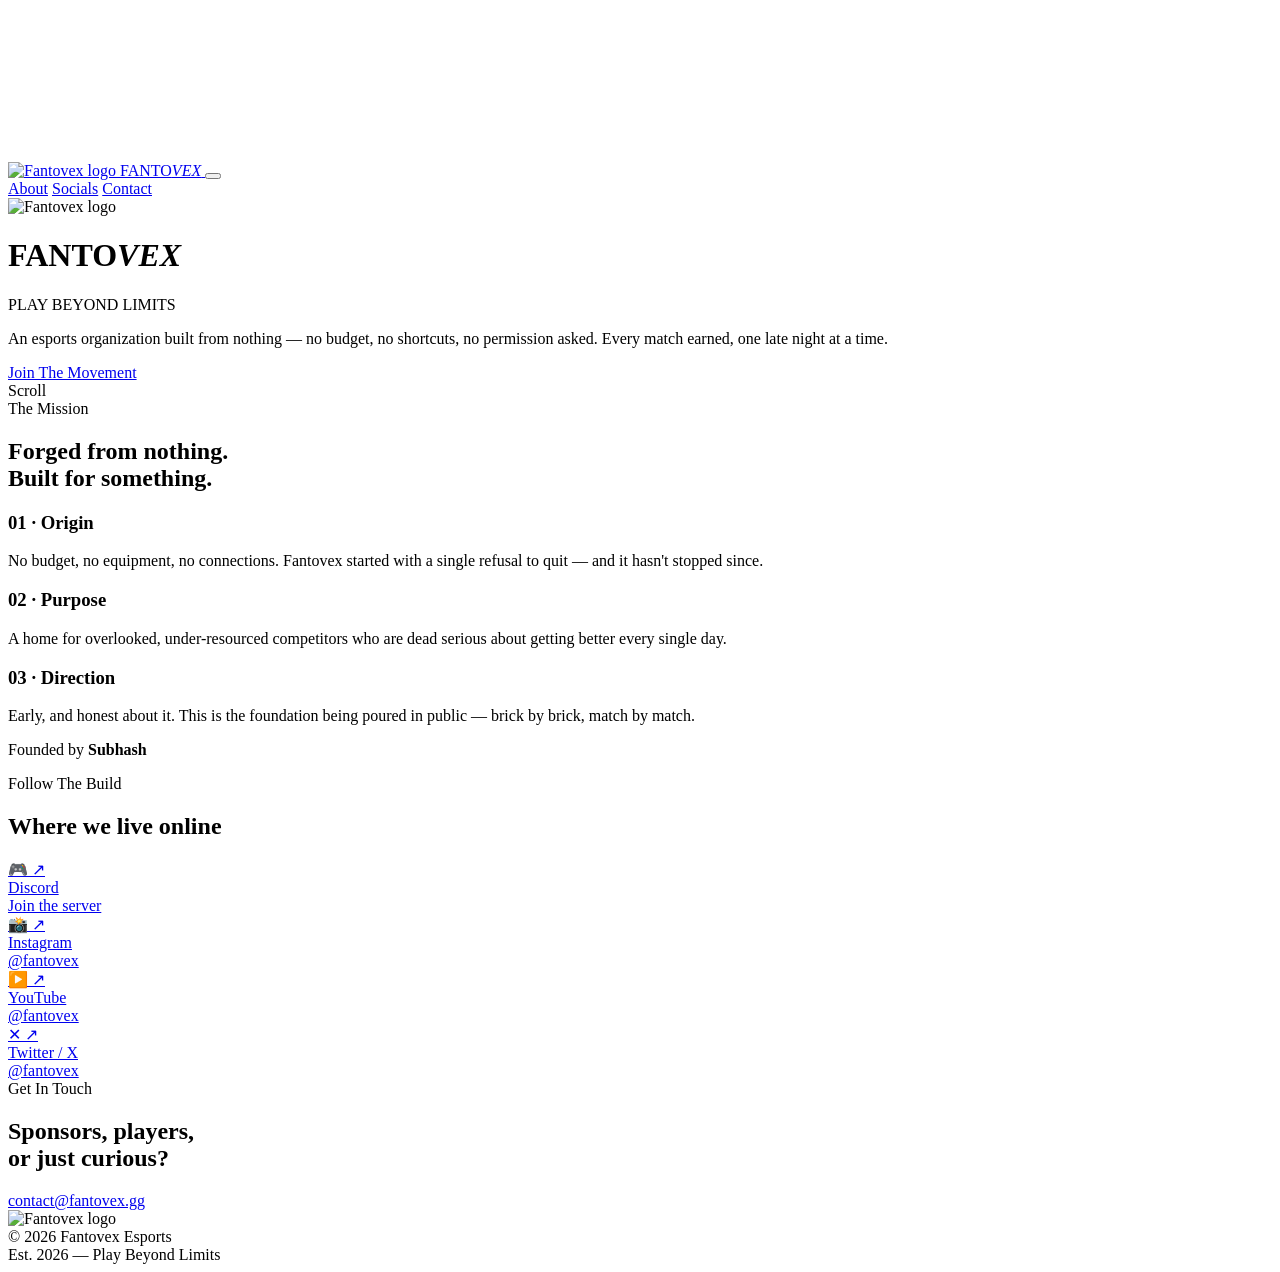
==== index.html @ 031919ed "Add files via upload" ====
<!DOCTYPE html>
<html lang="en">
<head>
<meta charset="UTF-8">
<meta name="viewport" content="width=device-width, initial-scale=1.0">
<title>Fantovex Esports | Play Beyond Limits</title>
<meta name="description" content="Fantovex Esports — a gaming organization built from nothing. Play Beyond Limits.">
<link rel="icon" href="assets/logo.png">
<link rel="preconnect" href="https://fonts.googleapis.com">
<link href="https://fonts.googleapis.com/css2?family=Orbitron:wght@500;700;900&family=Inter:wght@400;500;600&display=swap" rel="stylesheet">
<link rel="stylesheet" href="style.css">
</head>
<body>

<canvas id="particles"></canvas>

<nav id="navbar">
  <a href="#top" class="brand">
    <img src="assets/logo.png" alt="Fantovex logo" class="brand-logo">
    <span>FANTO<em>VEX</em></span>
  </a>
  <button id="navToggle" aria-label="Toggle menu">
    <span></span><span></span><span></span>
  </button>
  <div class="links" id="navLinks">
    <a href="#about">About</a>
    <a href="#socials">Socials</a>
    <a href="#contact">Contact</a>
  </div>
</nav>

<header class="hero" id="top">
  <div class="hero-bg"></div>
  <div class="hero-content">
    <img src="assets/logo.png" alt="Fantovex logo" class="hero-logo">
    <h1>FANTO<em>VEX</em></h1>
    <p class="tagline">PLAY BEYOND LIMITS</p>
    <p class="hero-sub">An esports organization built from nothing — no budget, no shortcuts, no permission asked. Every match earned, one late night at a time.</p>
    <a href="#contact" class="btn-glow">Join The Movement</a>
  </div>
  <div class="scroll-cue">Scroll</div>
</header>

<section class="about" id="about">
  <div class="section-head">
    <span class="eyebrow">The Mission</span>
    <h2>Forged from nothing.<br>Built for something.</h2>
  </div>
  <div class="glass-grid">
    <div class="glass-card">
      <h3>01 · Origin</h3>
      <p>No budget, no equipment, no connections. Fantovex started with a single refusal to quit — and it hasn't stopped since.</p>
    </div>
    <div class="glass-card">
      <h3>02 · Purpose</h3>
      <p>A home for overlooked, under-resourced competitors who are dead serious about getting better every single day.</p>
    </div>
    <div class="glass-card">
      <h3>03 · Direction</h3>
      <p>Early, and honest about it. This is the foundation being poured in public — brick by brick, match by match.</p>
    </div>
  </div>
  <p class="founder-line">Founded by <strong>Subhash</strong></p>
</section>

<section class="socials" id="socials">
  <div class="section-head">
    <span class="eyebrow">Follow The Build</span>
    <h2>Where we live online</h2>
  </div>
  <div class="social-grid">
    <a class="social-card" href="#" target="_blank" rel="noopener">
      <div class="social-top">
        <span class="social-icon">🎮</span>
        <span class="arrow">↗</span>
      </div>
      <div class="social-name">Discord</div>
      <div class="social-handle">Join the server</div>
    </a>
    <a class="social-card" href="#" target="_blank" rel="noopener">
      <div class="social-top">
        <span class="social-icon">📸</span>
        <span class="arrow">↗</span>
      </div>
      <div class="social-name">Instagram</div>
      <div class="social-handle">@fantovex</div>
    </a>
    <a class="social-card" href="#" target="_blank" rel="noopener">
      <div class="social-top">
        <span class="social-icon">▶️</span>
        <span class="arrow">↗</span>
      </div>
      <div class="social-name">YouTube</div>
      <div class="social-handle">@fantovex</div>
    </a>
    <a class="social-card" href="#" target="_blank" rel="noopener">
      <div class="social-top">
        <span class="social-icon">✕</span>
        <span class="arrow">↗</span>
      </div>
      <div class="social-name">Twitter / X</div>
      <div class="social-handle">@fantovex</div>
    </a>
  </div>
</section>

<section class="contact" id="contact">
  <div class="section-head">
    <span class="eyebrow">Get In Touch</span>
    <h2>Sponsors, players,<br>or just curious?</h2>
  </div>
  <a class="contact-email btn-glow" href="mailto:contact@fantovex.gg">contact@fantovex.gg</a>
</section>

<footer>
  <img src="assets/logo.png" alt="Fantovex logo" class="footer-logo">
  <div class="footer-text">
    <div>© 2026 Fantovex Esports</div>
    <div class="footer-sub">Est. 2026 — Play Beyond Limits</div>
  </div>
</footer>

<script src="script.js"></script>
</body>
</html>
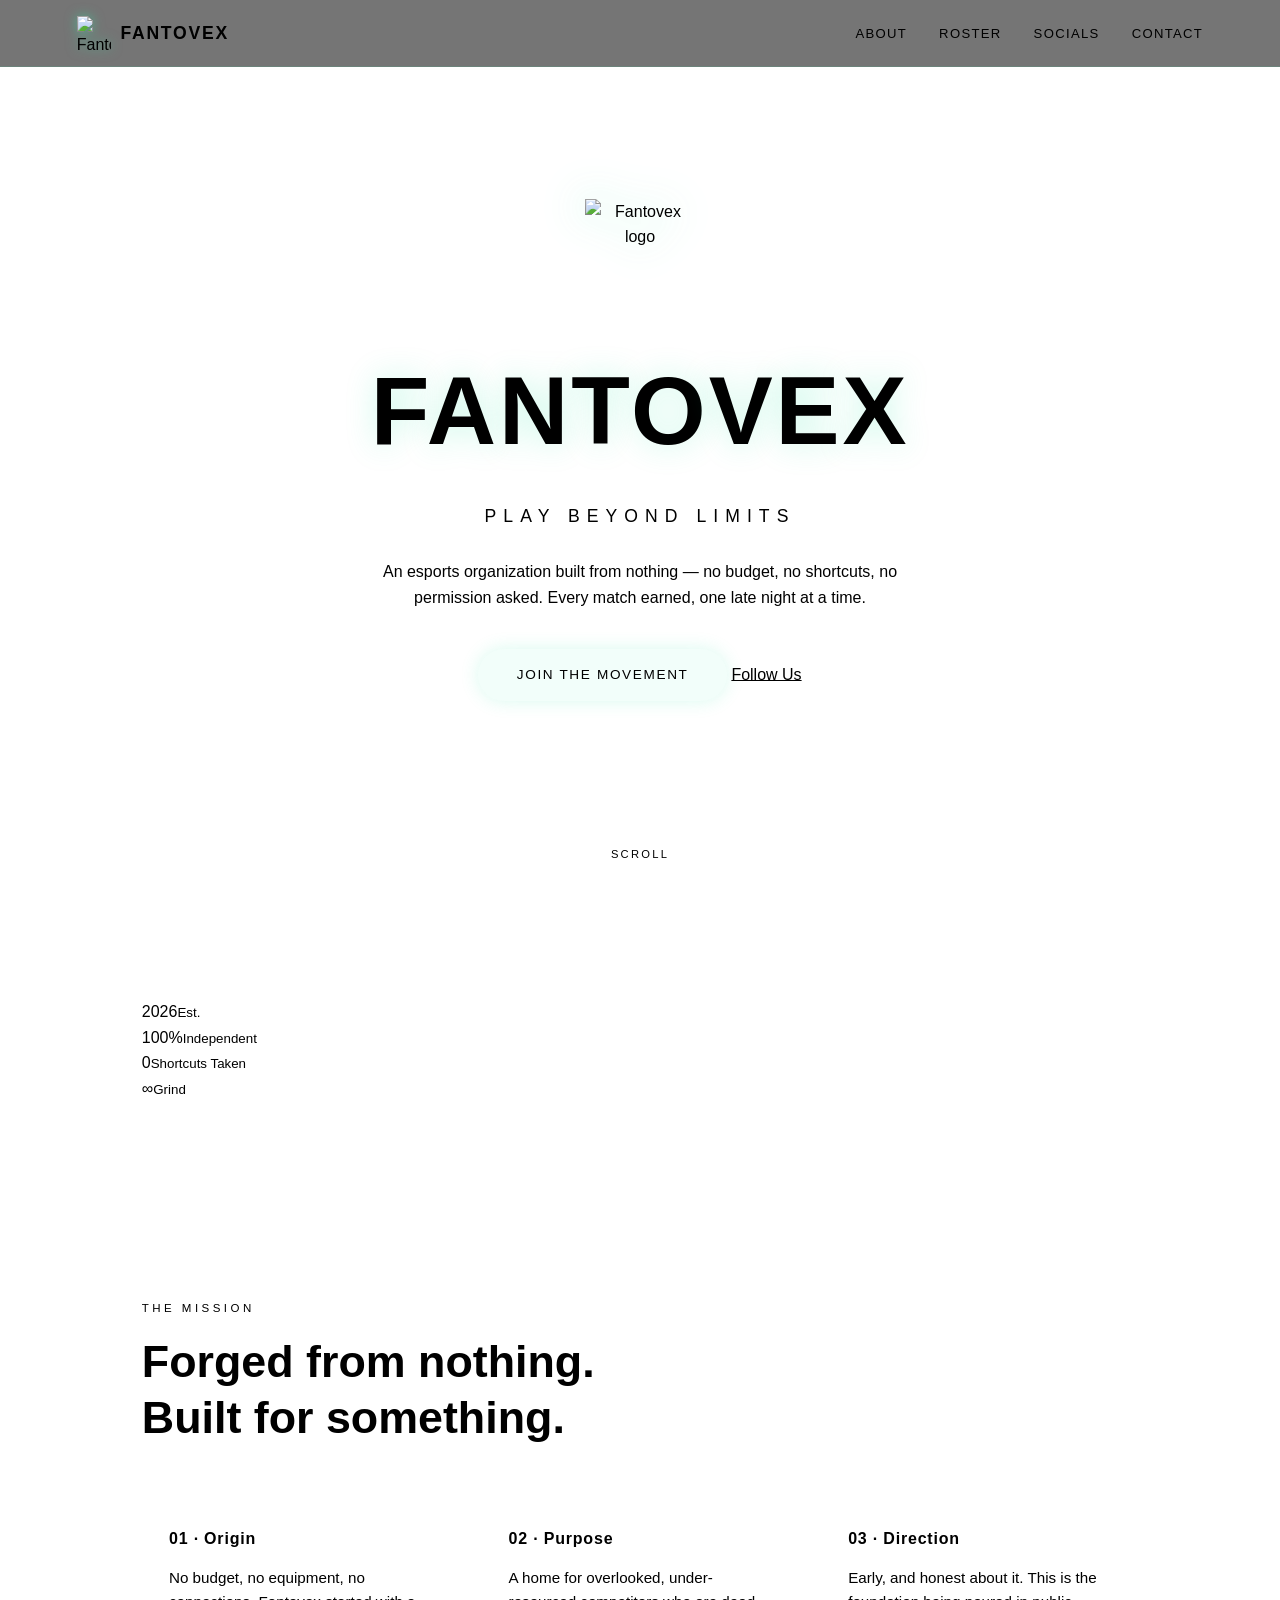
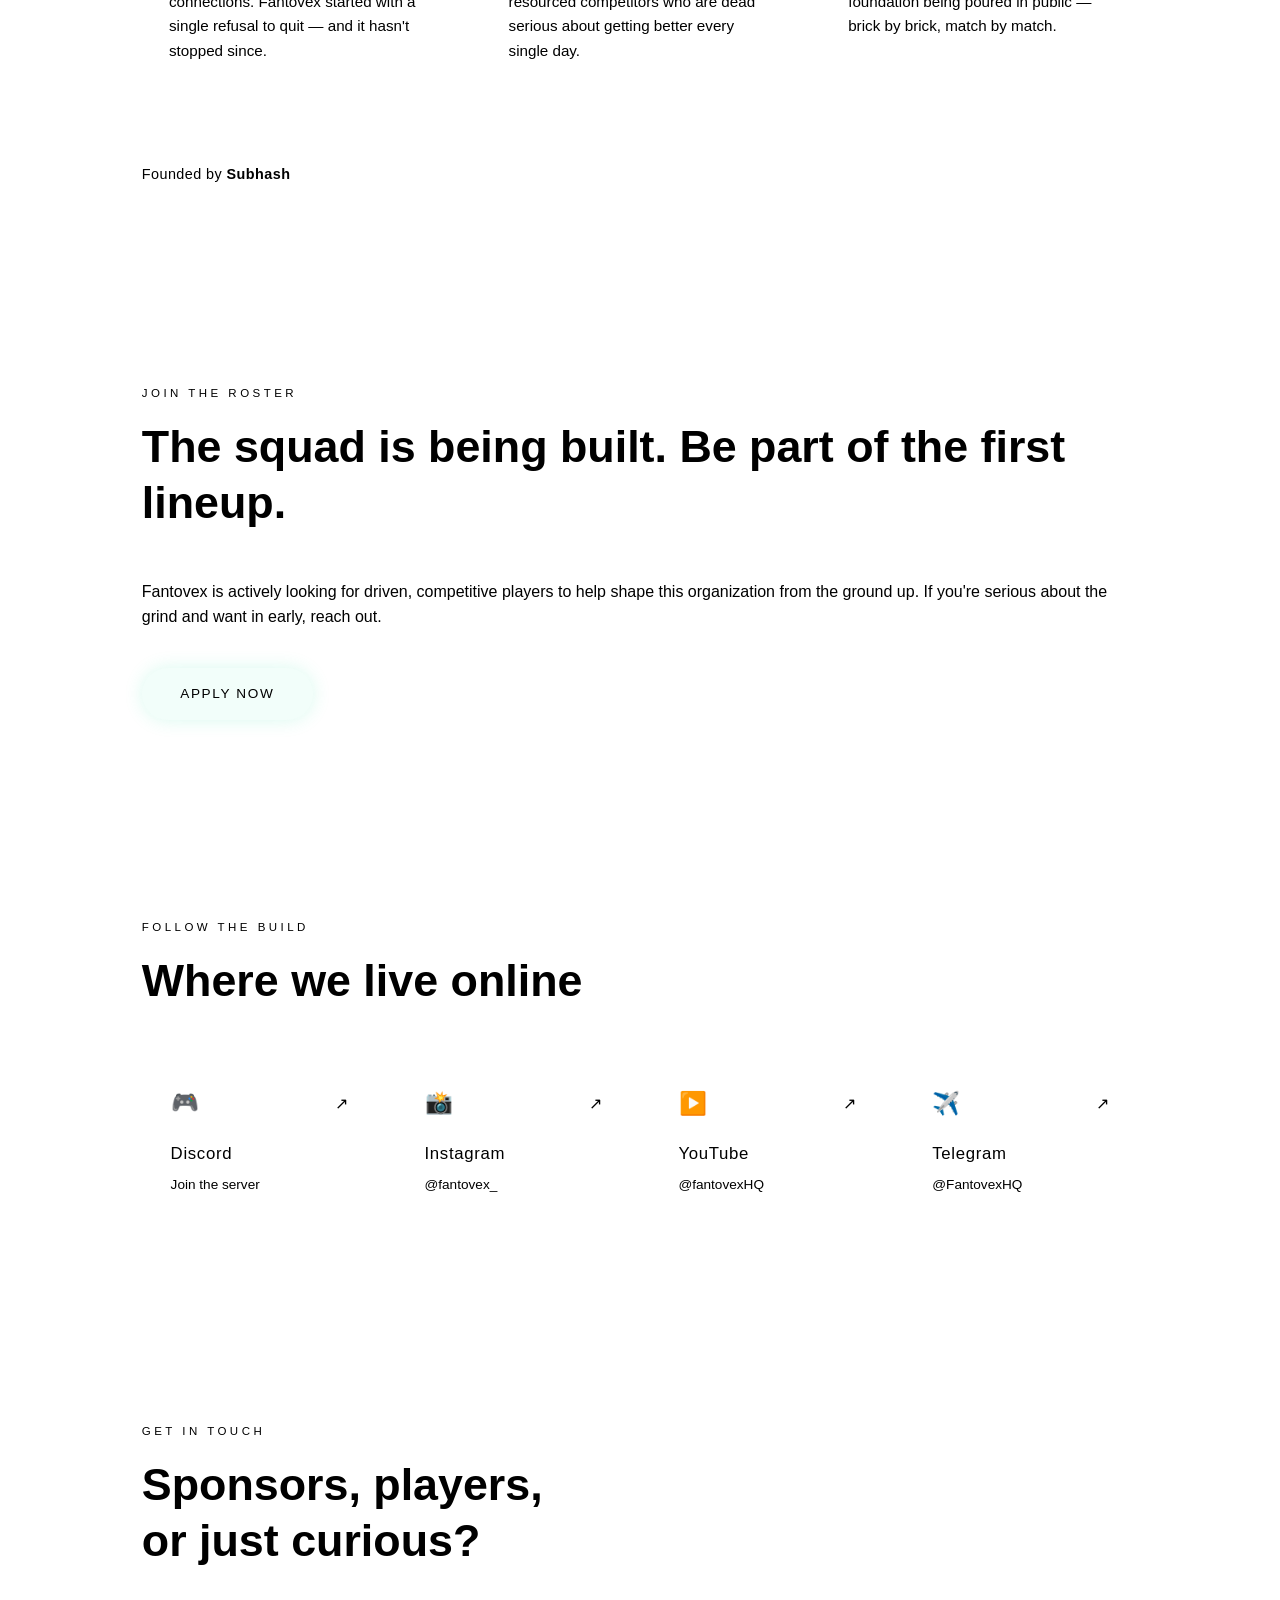
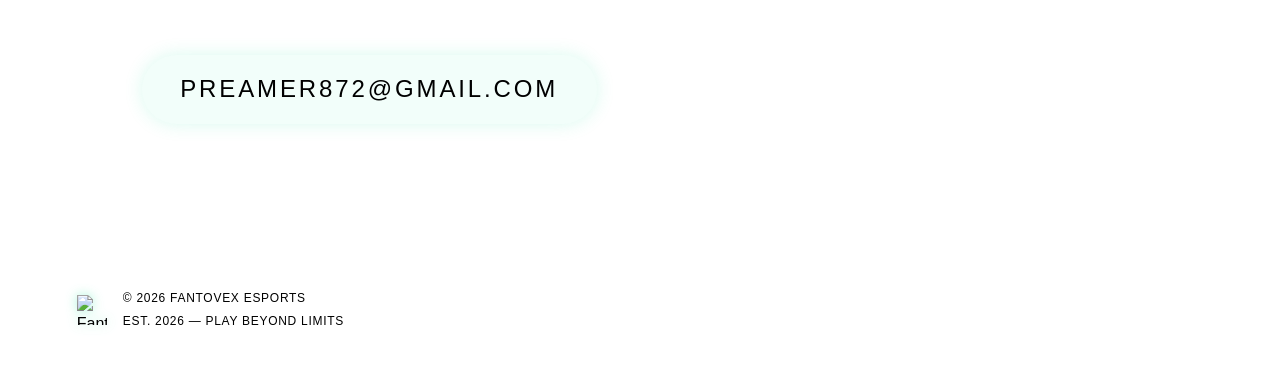
==== commit 81bed445: "Update index.html" ====
--- a/index.html
+++ b/index.html
@@ -5,7 +5,7 @@
 <meta name="viewport" content="width=device-width, initial-scale=1.0">
 <title>Fantovex Esports | Play Beyond Limits</title>
 <meta name="description" content="Fantovex Esports — a gaming organization built from nothing. Play Beyond Limits.">
-<link rel="icon" href="assets/logo.png">
+<link rel="icon" href="logo.png">
 <link rel="preconnect" href="https://fonts.googleapis.com">
 <link href="https://fonts.googleapis.com/css2?family=Orbitron:wght@500;700;900&family=Inter:wght@400;500;600&display=swap" rel="stylesheet">
 <link rel="stylesheet" href="style.css">
@@ -16,7 +16,7 @@
 
 <nav id="navbar">
   <a href="#top" class="brand">
-    <img src="assets/logo.png" alt="Fantovex logo" class="brand-logo">
+    <img src="logo.png" alt="Fantovex logo" class="brand-logo">
     <span>FANTO<em>VEX</em></span>
   </a>
   <button id="navToggle" aria-label="Toggle menu">
@@ -24,22 +24,33 @@
   </button>
   <div class="links" id="navLinks">
     <a href="#about">About</a>
+    <a href="#roster">Roster</a>
     <a href="#socials">Socials</a>
     <a href="#contact">Contact</a>
   </div>
 </nav>
 
 <header class="hero" id="top">
-  <div class="hero-bg"></div>
+  <div class="hero-bg" style="background-image:url('banner.png');"></div>
   <div class="hero-content">
-    <img src="assets/logo.png" alt="Fantovex logo" class="hero-logo">
+    <img src="logo.png" alt="Fantovex logo" class="hero-logo">
     <h1>FANTO<em>VEX</em></h1>
     <p class="tagline">PLAY BEYOND LIMITS</p>
     <p class="hero-sub">An esports organization built from nothing — no budget, no shortcuts, no permission asked. Every match earned, one late night at a time.</p>
-    <a href="#contact" class="btn-glow">Join The Movement</a>
+    <div class="hero-btns">
+      <a href="#roster" class="btn-glow">Join The Movement</a>
+      <a href="#socials" class="btn-outline">Follow Us</a>
+    </div>
   </div>
   <div class="scroll-cue">Scroll</div>
 </header>
+
+<section class="stats">
+  <div class="stat"><span>2026</span><small>Est.</small></div>
+  <div class="stat"><span>100%</span><small>Independent</small></div>
+  <div class="stat"><span>0</span><small>Shortcuts Taken</small></div>
+  <div class="stat"><span>∞</span><small>Grind</small></div>
+</section>
 
 <section class="about" id="about">
   <div class="section-head">
@@ -63,43 +74,42 @@
   <p class="founder-line">Founded by <strong>Subhash</strong></p>
 </section>
 
+<section class="roster" id="roster">
+  <div class="section-head">
+    <span class="eyebrow">Join The Roster</span>
+    <h2>The squad is being built. Be part of the first lineup.</h2>
+  </div>
+  <div class="roster-box">
+    <p>Fantovex is actively looking for driven, competitive players to help shape this organization from the ground up. If you're serious about the grind and want in early, reach out.</p>
+    <a href="#contact" class="btn-glow">Apply Now</a>
+  </div>
+</section>
+
 <section class="socials" id="socials">
   <div class="section-head">
     <span class="eyebrow">Follow The Build</span>
     <h2>Where we live online</h2>
   </div>
   <div class="social-grid">
-    <a class="social-card" href="#" target="_blank" rel="noopener">
-      <div class="social-top">
-        <span class="social-icon">🎮</span>
-        <span class="arrow">↗</span>
-      </div>
+    <a class="social-card" href="https://discord.gg/QfNzFAYqS" target="_blank" rel="noopener">
+      <div class="social-top"><span class="social-icon">🎮</span><span class="arrow">↗</span></div>
       <div class="social-name">Discord</div>
       <div class="social-handle">Join the server</div>
     </a>
-    <a class="social-card" href="#" target="_blank" rel="noopener">
-      <div class="social-top">
-        <span class="social-icon">📸</span>
-        <span class="arrow">↗</span>
-      </div>
+    <a class="social-card" href="https://www.instagram.com/fantovex_" target="_blank" rel="noopener">
+      <div class="social-top"><span class="social-icon">📸</span><span class="arrow">↗</span></div>
       <div class="social-name">Instagram</div>
-      <div class="social-handle">@fantovex</div>
+      <div class="social-handle">@fantovex_</div>
     </a>
-    <a class="social-card" href="#" target="_blank" rel="noopener">
-      <div class="social-top">
-        <span class="social-icon">▶️</span>
-        <span class="arrow">↗</span>
-      </div>
+    <a class="social-card" href="https://www.youtube.com/@fantovexHQ" target="_blank" rel="noopener">
+      <div class="social-top"><span class="social-icon">▶️</span><span class="arrow">↗</span></div>
       <div class="social-name">YouTube</div>
-      <div class="social-handle">@fantovex</div>
+      <div class="social-handle">@fantovexHQ</div>
     </a>
-    <a class="social-card" href="#" target="_blank" rel="noopener">
-      <div class="social-top">
-        <span class="social-icon">✕</span>
-        <span class="arrow">↗</span>
-      </div>
-      <div class="social-name">Twitter / X</div>
-      <div class="social-handle">@fantovex</div>
+    <a class="social-card" href="https://t.me/FantovexHQ" target="_blank" rel="noopener">
+      <div class="social-top"><span class="social-icon">✈️</span><span class="arrow">↗</span></div>
+      <div class="social-name">Telegram</div>
+      <div class="social-handle">@FantovexHQ</div>
     </a>
   </div>
 </section>
@@ -109,11 +119,11 @@
     <span class="eyebrow">Get In Touch</span>
     <h2>Sponsors, players,<br>or just curious?</h2>
   </div>
-  <a class="contact-email btn-glow" href="mailto:contact@fantovex.gg">contact@fantovex.gg</a>
+  <a class="contact-email btn-glow" href="mailto:preamer872@gmail.com">preamer872@gmail.com</a>
 </section>
 
 <footer>
-  <img src="assets/logo.png" alt="Fantovex logo" class="footer-logo">
+  <img src="logo.png" alt="Fantovex logo" class="footer-logo">
   <div class="footer-text">
     <div>© 2026 Fantovex Esports</div>
     <div class="footer-sub">Est. 2026 — Play Beyond Limits</div>
@@ -122,4 +132,4 @@
 
 <script src="script.js"></script>
 </body>
-</html>
+</html>
--- a/style.css
+++ b/style.css
@@ -0,0 +1,348 @@
+root{
+  --black: #050505;
+  --charcoal: #0b0e0c;
+  --charcoal2: #121613;
+  --glass: rgba(255,255,255,0.04);
+  --glass-border: rgba(46,230,166,0.25);
+  --neon: #2ee6a6;
+  --neon-soft: #7dffca;
+  --white: #f2f5f3;
+  --grey: #9aa39d;
+}
+
+*{margin:0;padding:0;box-sizing:border-box;}
+html{scroll-behavior:smooth;}
+body{
+  background:var(--black);
+  color:var(--white);
+  font-family:'Inter',sans-serif;
+  line-height:1.6;
+  overflow-x:hidden;
+}
+h1,h2,h3,.brand span,.eyebrow,.tagline{font-family:'Orbitron',sans-serif;}
+em{font-style:normal;color:var(--neon);}
+a{color:inherit;}
+
+#particles{
+  position:fixed;
+  top:0; left:0;
+  width:100%; height:100%;
+  z-index:0;
+  pointer-events:none;
+  opacity:.5;
+}
+
+/* NAVBAR */
+nav{
+  position:fixed;
+  top:0; left:0; right:0;
+  display:flex;
+  justify-content:space-between;
+  align-items:center;
+  padding:16px 6vw;
+  z-index:100;
+  background:rgba(5,5,5,0.55);
+  backdrop-filter:blur(14px);
+  -webkit-backdrop-filter:blur(14px);
+  border-bottom:1px solid rgba(46,230,166,0.12);
+}
+.brand{
+  display:flex;
+  align-items:center;
+  gap:.6rem;
+  text-decoration:none;
+}
+.brand-logo{
+  height:34px;
+  width:34px;
+  object-fit:contain;
+  filter:drop-shadow(0 0 6px rgba(46,230,166,.5));
+}
+.brand span{
+  font-size:1.1rem;
+  font-weight:700;
+  letter-spacing:.1em;
+  color:var(--white);
+}
+nav .links{display:flex; gap:2rem;}
+nav .links a{
+  text-decoration:none;
+  font-size:.82rem;
+  letter-spacing:.1em;
+  text-transform:uppercase;
+  color:var(--grey);
+  transition:color .2s;
+}
+nav .links a:hover{color:var(--neon);}
+
+#navToggle{
+  display:none;
+  flex-direction:column;
+  gap:5px;
+  background:none;
+  border:none;
+  cursor:pointer;
+  z-index:110;
+}
+#navToggle span{
+  width:24px; height:2px;
+  background:var(--white);
+  display:block;
+  transition:all .25s;
+}
+
+/* HERO */
+.hero{
+  position:relative;
+  min-height:100svh;
+  display:flex;
+  flex-direction:column;
+  align-items:center;
+  justify-content:center;
+  text-align:center;
+  padding:0 6vw;
+  overflow:hidden;
+}
+.hero-bg{
+  position:absolute;
+  inset:0;
+  background:
+    radial-gradient(circle at 50% 30%, rgba(46,230,166,0.14), transparent 60%),
+    radial-gradient(circle at 80% 80%, rgba(46,230,166,0.08), transparent 55%),
+    var(--black);
+  z-index:0;
+}
+.hero-content{
+  position:relative;
+  z-index:2;
+  display:flex;
+  flex-direction:column;
+  align-items:center;
+}
+.hero-logo{
+  width:110px;
+  height:110px;
+  object-fit:contain;
+  margin-bottom:1.6rem;
+  filter:drop-shadow(0 0 22px rgba(46,230,166,.45));
+  animation:floatLogo 5s ease-in-out infinite;
+}
+@keyframes floatLogo{
+  0%,100%{transform:translateY(0);}
+  50%{transform:translateY(-10px);}
+}
+.hero h1{
+  font-size:clamp(2.6rem, 10vw, 6rem);
+  font-weight:900;
+  letter-spacing:.03em;
+  color:var(--white);
+  text-shadow:0 0 30px rgba(46,230,166,.25);
+}
+.tagline{
+  margin-top:.9rem;
+  font-size:clamp(.85rem, 2vw, 1.1rem);
+  letter-spacing:.4em;
+  color:var(--neon);
+  font-weight:500;
+}
+.hero-sub{
+  margin-top:1.8rem;
+  max-width:560px;
+  color:var(--grey);
+  font-size:1rem;
+}
+.scroll-cue{
+  position:absolute;
+  bottom:4vh;
+  font-size:.7rem;
+  letter-spacing:.2em;
+  text-transform:uppercase;
+  color:var(--grey);
+  z-index:2;
+}
+
+/* BUTTON */
+.btn-glow{
+  display:inline-block;
+  margin-top:2.4rem;
+  padding:.95rem 2.4rem;
+  border:1px solid var(--neon);
+  border-radius:100px;
+  color:var(--neon);
+  text-decoration:none;
+  font-family:'Orbitron',sans-serif;
+  font-size:.85rem;
+  letter-spacing:.12em;
+  text-transform:uppercase;
+  background:rgba(46,230,166,0.06);
+  box-shadow:0 0 18px rgba(46,230,166,.18);
+  transition:all .25s;
+}
+.btn-glow:hover{
+  background:var(--neon);
+  color:var(--black);
+  box-shadow:0 0 32px rgba(46,230,166,.55);
+  transform:translateY(-2px);
+}
+
+/* SECTIONS */
+section{
+  position:relative;
+  z-index:1;
+  padding:11vh 6vw;
+  max-width:1150px;
+  margin:0 auto;
+}
+.section-head{margin-bottom:3rem;}
+.eyebrow{
+  display:block;
+  color:var(--neon);
+  font-size:.72rem;
+  letter-spacing:.3em;
+  text-transform:uppercase;
+  margin-bottom:1rem;
+}
+.section-head h2{
+  font-size:clamp(1.8rem, 5vw, 2.8rem);
+  font-weight:700;
+  color:var(--white);
+  line-height:1.25;
+}
+
+/* ABOUT / GLASS CARDS */
+.glass-grid{
+  display:grid;
+  grid-template-columns:repeat(auto-fit, minmax(240px,1fr));
+  gap:1.4rem;
+}
+.glass-card{
+  background:var(--glass);
+  border:1px solid var(--glass-border);
+  border-radius:16px;
+  padding:2rem 1.7rem;
+  backdrop-filter:blur(10px);
+  -webkit-backdrop-filter:blur(10px);
+  transition:transform .3s, border-color .3s, box-shadow .3s;
+}
+.glass-card:hover{
+  transform:translateY(-6px);
+  border-color:var(--neon);
+  box-shadow:0 10px 34px rgba(46,230,166,.15);
+}
+.glass-card h3{
+  font-size:1rem;
+  color:var(--neon);
+  margin-bottom:.9rem;
+  letter-spacing:.05em;
+}
+.glass-card p{color:var(--grey); font-size:.95rem;}
+
+.founder-line{
+  margin-top:2.6rem;
+  padding-top:1.6rem;
+  border-top:1px solid rgba(255,255,255,0.08);
+  color:var(--grey);
+  font-size:.9rem;
+  letter-spacing:.03em;
+}
+.founder-line strong{color:var(--white);}
+
+/* SOCIALS */
+.social-grid{
+  display:grid;
+  grid-template-columns:repeat(auto-fit, minmax(200px,1fr));
+  gap:1.2rem;
+}
+.social-card{
+  background:var(--glass);
+  border:1px solid var(--glass-border);
+  border-radius:16px;
+  padding:1.8rem;
+  text-decoration:none;
+  backdrop-filter:blur(10px);
+  -webkit-backdrop-filter:blur(10px);
+  transition:transform .3s, border-color .3s, box-shadow .3s;
+}
+.social-card:hover{
+  transform:translateY(-6px);
+  border-color:var(--neon);
+  box-shadow:0 10px 34px rgba(46,230,166,.18);
+}
+.social-top{
+  display:flex;
+  justify-content:space-between;
+  align-items:center;
+  margin-bottom:1.2rem;
+}
+.social-icon{font-size:1.4rem;}
+.arrow{color:var(--neon); transition:transform .25s;}
+.social-card:hover .arrow{transform:translate(4px,-4px);}
+.social-name{
+  font-family:'Orbitron',sans-serif;
+  font-size:1.05rem;
+  color:var(--white);
+  letter-spacing:.04em;
+}
+.social-handle{
+  margin-top:.4rem;
+  font-size:.85rem;
+  color:var(--grey);
+}
+
+/* CONTACT */
+.contact{text-align:left; padding-bottom:14vh;}
+.contact-email{
+  font-size:clamp(1.1rem, 3vw, 1.5rem);
+}
+
+/* FOOTER */
+footer{
+  position:relative;
+  z-index:1;
+  display:flex;
+  align-items:center;
+  gap:1rem;
+  padding:2.4rem 6vw;
+  border-top:1px solid rgba(255,255,255,0.08);
+  flex-wrap:wrap;
+}
+.footer-logo{
+  height:30px; width:30px;
+  object-fit:contain;
+  filter:drop-shadow(0 0 6px rgba(46,230,166,.4));
+}
+.footer-text{
+  font-size:.75rem;
+  color:var(--grey);
+  letter-spacing:.06em;
+  text-transform:uppercase;
+}
+.footer-sub{color:var(--neon); margin-top:.2rem;}
+
+/* MOBILE NAV */
+@media(max-width:768px){
+  #navToggle{display:flex;}
+  nav .links{
+    position:fixed;
+    top:0; right:0;
+    height:100svh;
+    width:min(70vw,300px);
+    background:rgba(5,8,6,0.97);
+    backdrop-filter:blur(16px);
+    flex-direction:column;
+    justify-content:center;
+    align-items:flex-start;
+    gap:2rem;
+    padding:0 2.4rem;
+    transform:translateX(100%);
+    transition:transform .3s ease;
+    border-left:1px solid rgba(46,230,166,0.15);
+  }
+  nav .links.open{transform:translateX(0);}
+  nav .links a{font-size:1rem;}
+}
+
+@media (prefers-reduced-motion: reduce){
+  html{scroll-behavior:auto;}
+  .hero-logo{animation:none;}
+}
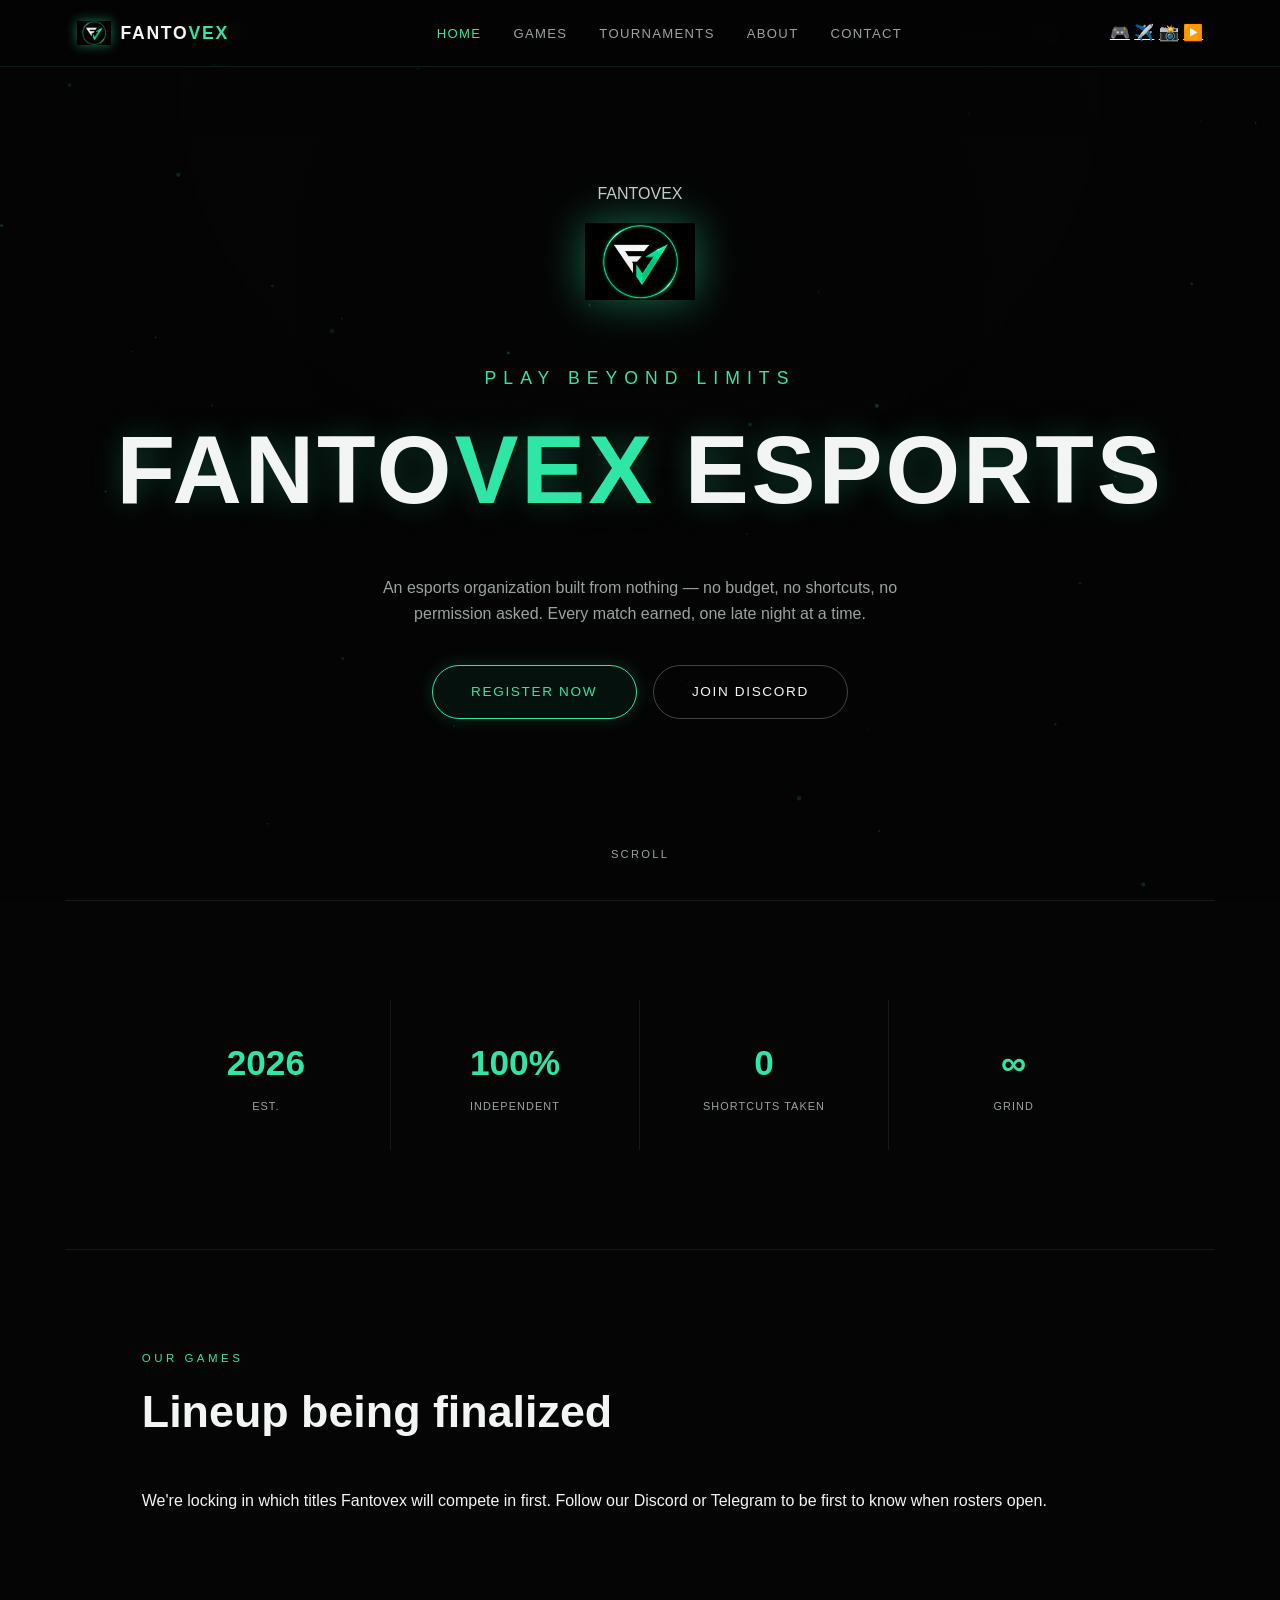
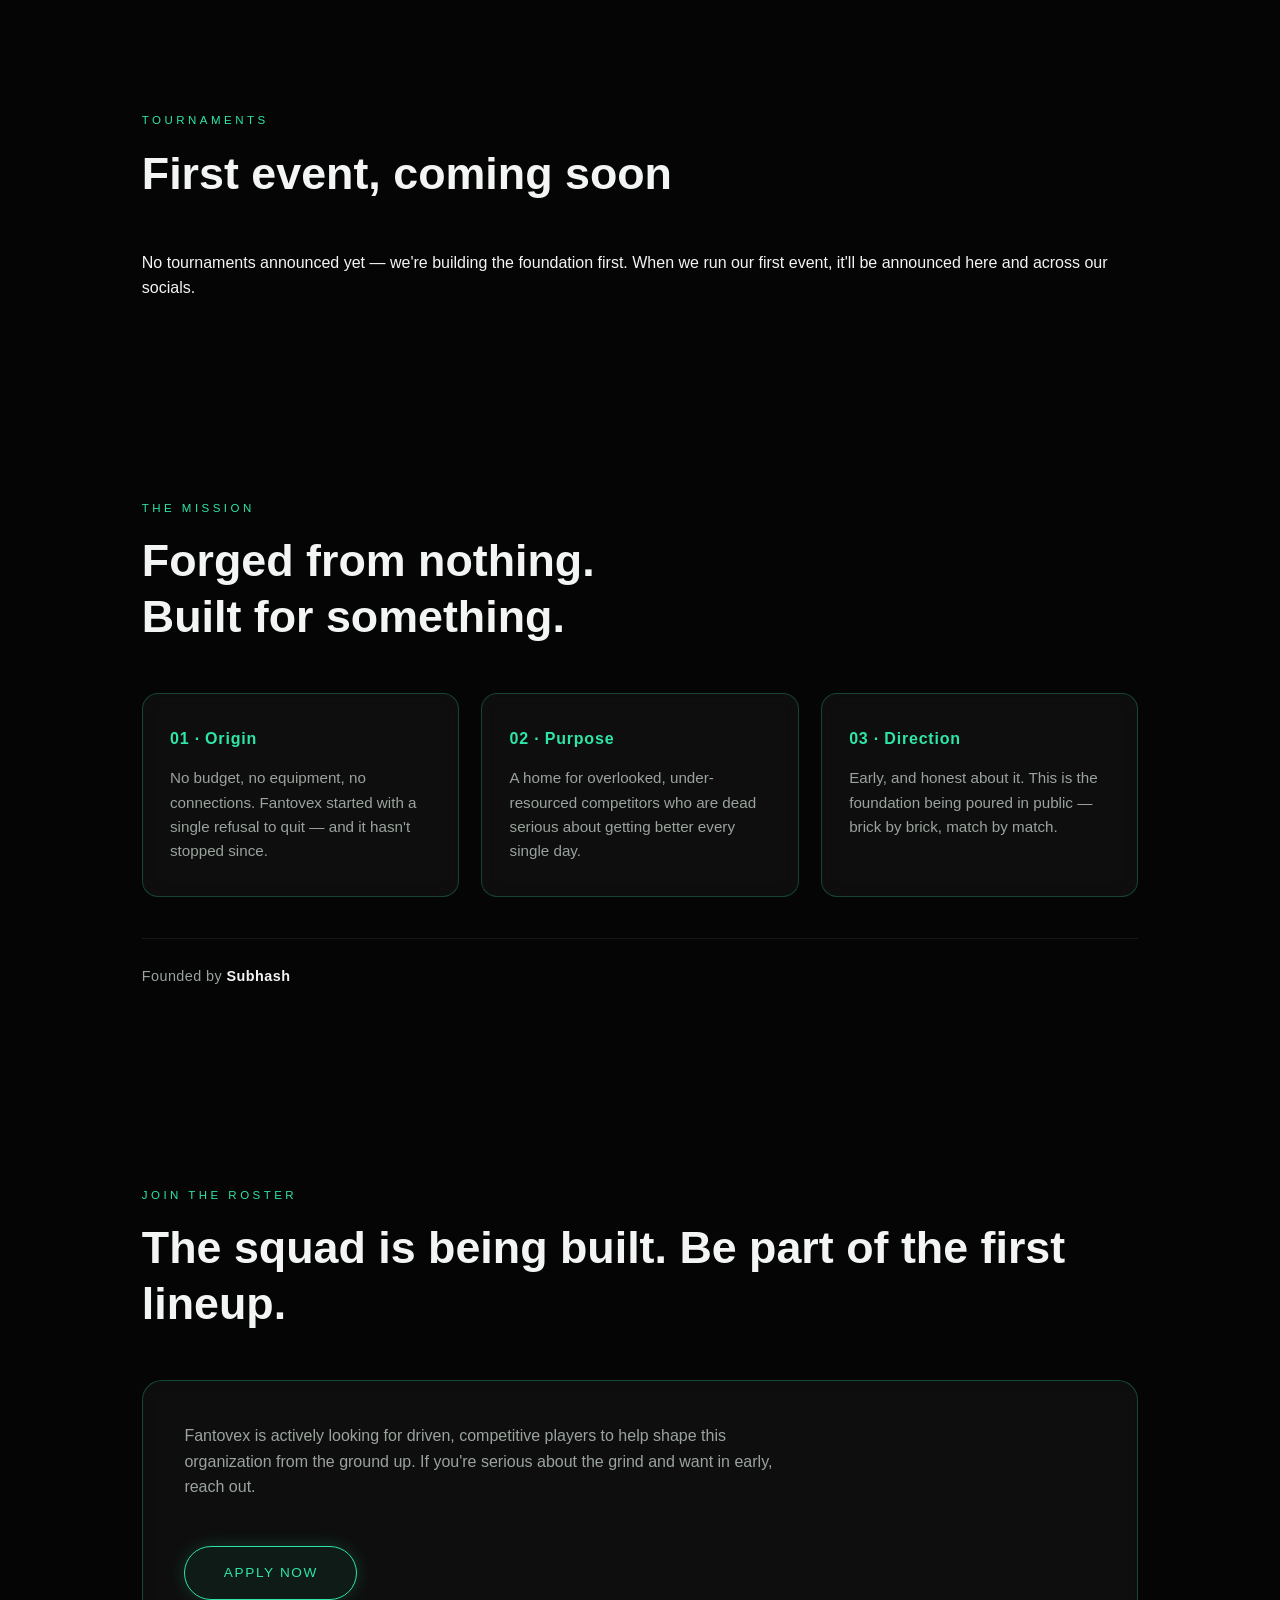
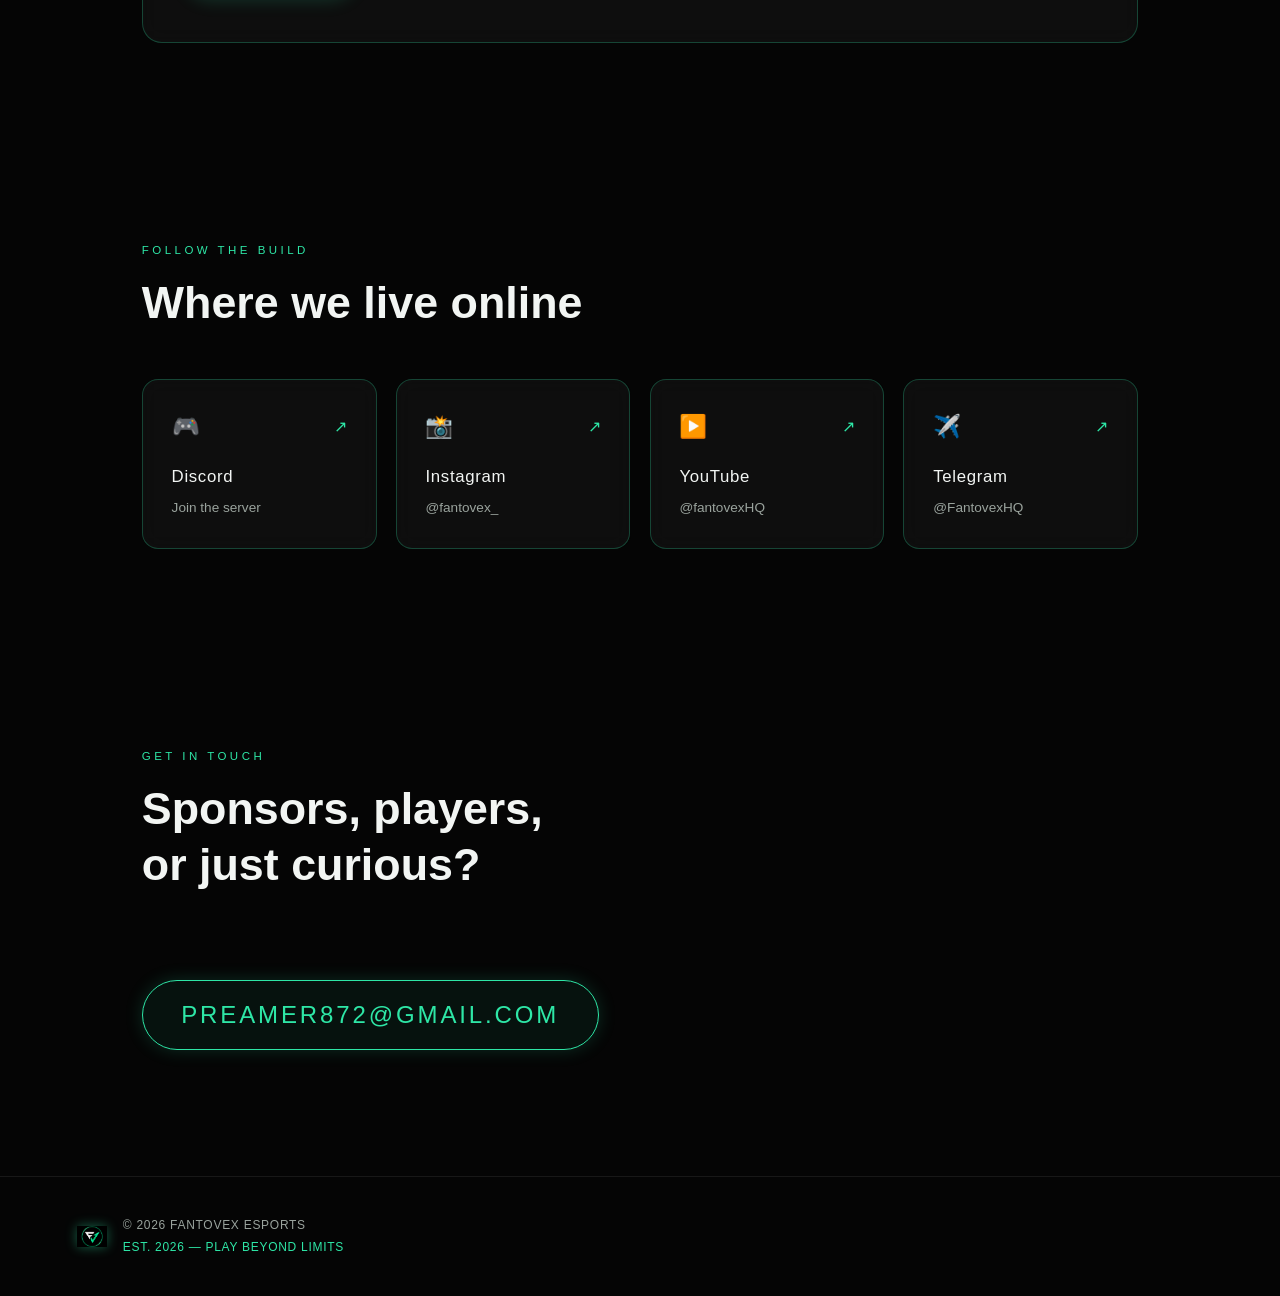
==== commit e86099a8: "Update index.html" ====
--- a/index.html
+++ b/index.html
@@ -23,23 +23,33 @@
     <span></span><span></span><span></span>
   </button>
   <div class="links" id="navLinks">
+    <a href="#top">Home</a>
+    <a href="#games">Games</a>
+    <a href="#tournaments">Tournaments</a>
     <a href="#about">About</a>
-    <a href="#roster">Roster</a>
-    <a href="#socials">Socials</a>
     <a href="#contact">Contact</a>
+  </div>
+  <div class="nav-icons">
+    <a href="https://discord.gg/QfNzFAYqS" target="_blank" rel="noopener" aria-label="Discord">🎮</a>
+    <a href="https://t.me/FantovexHQ" target="_blank" rel="noopener" aria-label="Telegram">✈️</a>
+    <a href="https://www.instagram.com/fantovex_" target="_blank" rel="noopener" aria-label="Instagram">📸</a>
+    <a href="https://www.youtube.com/@fantovexHQ" target="_blank" rel="noopener" aria-label="YouTube">▶️</a>
   </div>
 </nav>
 
 <header class="hero" id="top">
-  <div class="hero-bg" style="background-image:url('banner.png');"></div>
+  <div class="hero-bg"></div>
+  <div class="hero-watermark">FANTOVEX</div>
   <div class="hero-content">
-    <img src="logo.png" alt="Fantovex logo" class="hero-logo">
-    <h1>FANTO<em>VEX</em></h1>
+    <div class="logo-ring">
+      <img src="logo.png" alt="Fantovex logo" class="hero-logo">
+    </div>
     <p class="tagline">PLAY BEYOND LIMITS</p>
+    <h1 class="hero-title">FANTO<em>VEX</em> ESPORTS</h1>
     <p class="hero-sub">An esports organization built from nothing — no budget, no shortcuts, no permission asked. Every match earned, one late night at a time.</p>
     <div class="hero-btns">
-      <a href="#roster" class="btn-glow">Join The Movement</a>
-      <a href="#socials" class="btn-outline">Follow Us</a>
+      <a href="#contact" class="btn-glow">Register Now</a>
+      <a href="https://discord.gg/QfNzFAYqS" target="_blank" rel="noopener" class="btn-outline">Join Discord</a>
     </div>
   </div>
   <div class="scroll-cue">Scroll</div>
@@ -50,6 +60,26 @@
   <div class="stat"><span>100%</span><small>Independent</small></div>
   <div class="stat"><span>0</span><small>Shortcuts Taken</small></div>
   <div class="stat"><span>∞</span><small>Grind</small></div>
+</section>
+
+<section class="coming-soon" id="games">
+  <div class="section-head">
+    <span class="eyebrow">Our Games</span>
+    <h2>Lineup being finalized</h2>
+  </div>
+  <div class="soon-box">
+    <p>We're locking in which titles Fantovex will compete in first. Follow our Discord or Telegram to be first to know when rosters open.</p>
+  </div>
+</section>
+
+<section class="coming-soon" id="tournaments">
+  <div class="section-head">
+    <span class="eyebrow">Tournaments</span>
+    <h2>First event, coming soon</h2>
+  </div>
+  <div class="soon-box">
+    <p>No tournaments announced yet — we're building the foundation first. When we run our first event, it'll be announced here and across our socials.</p>
+  </div>
 </section>
 
 <section class="about" id="about">
--- a/style.css
+++ b/style.css
@@ -1,4 +1,4 @@
-root{
+:root{
   --black: #050505;
   --charcoal: #0b0e0c;
   --charcoal2: #121613;
@@ -46,24 +46,13 @@
   -webkit-backdrop-filter:blur(14px);
   border-bottom:1px solid rgba(46,230,166,0.12);
 }
-.brand{
-  display:flex;
-  align-items:center;
-  gap:.6rem;
-  text-decoration:none;
-}
+.brand{display:flex; align-items:center; gap:.6rem; text-decoration:none;}
 .brand-logo{
-  height:34px;
-  width:34px;
+  height:34px; width:34px;
   object-fit:contain;
   filter:drop-shadow(0 0 6px rgba(46,230,166,.5));
 }
-.brand span{
-  font-size:1.1rem;
-  font-weight:700;
-  letter-spacing:.1em;
-  color:var(--white);
-}
+.brand span{font-size:1.1rem; font-weight:700; letter-spacing:.1em; color:var(--white);}
 nav .links{display:flex; gap:2rem;}
 nav .links a{
   text-decoration:none;
@@ -74,6 +63,7 @@
   transition:color .2s;
 }
 nav .links a:hover{color:var(--neon);}
+nav .links a.active{color:var(--neon);}
 
 #navToggle{
   display:none;
@@ -84,12 +74,7 @@
   cursor:pointer;
   z-index:110;
 }
-#navToggle span{
-  width:24px; height:2px;
-  background:var(--white);
-  display:block;
-  transition:all .25s;
-}
+#navToggle span{width:24px; height:2px; background:var(--white); display:block; transition:all .25s;}
 
 /* HERO */
 .hero{
@@ -106,11 +91,18 @@
 .hero-bg{
   position:absolute;
   inset:0;
+  background-size:cover;
+  background-position:center;
+  opacity:.22;
+  z-index:0;
+}
+.hero-bg::after{
+  content:"";
+  position:absolute;
+  inset:0;
   background:
-    radial-gradient(circle at 50% 30%, rgba(46,230,166,0.14), transparent 60%),
-    radial-gradient(circle at 80% 80%, rgba(46,230,166,0.08), transparent 55%),
-    var(--black);
-  z-index:0;
+    radial-gradient(circle at 50% 30%, rgba(5,5,5,0.55), rgba(5,5,5,0.92) 70%),
+    linear-gradient(to bottom, rgba(5,5,5,0.4), var(--black) 90%);
 }
 .hero-content{
   position:relative;
@@ -120,16 +112,16 @@
   align-items:center;
 }
 .hero-logo{
-  width:110px;
-  height:110px;
+  width:110px; height:110px;
   object-fit:contain;
   margin-bottom:1.6rem;
   filter:drop-shadow(0 0 22px rgba(46,230,166,.45));
-  animation:floatLogo 5s ease-in-out infinite;
-}
-@keyframes floatLogo{
-  0%,100%{transform:translateY(0);}
-  50%{transform:translateY(-10px);}
+  animation:floatLogo 5s ease-in-out infinite, heroIn .8s ease both;
+}
+@keyframes floatLogo{0%,100%{transform:translateY(0);} 50%{transform:translateY(-10px);}}
+@keyframes heroIn{
+  from{opacity:0; transform:translateY(18px);}
+  to{opacity:1; transform:translateY(0);}
 }
 .hero h1{
   font-size:clamp(2.6rem, 10vw, 6rem);
@@ -137,6 +129,7 @@
   letter-spacing:.03em;
   color:var(--white);
   text-shadow:0 0 30px rgba(46,230,166,.25);
+  animation:heroIn .8s ease .12s both;
 }
 .tagline{
   margin-top:.9rem;
@@ -144,12 +137,11 @@
   letter-spacing:.4em;
   color:var(--neon);
   font-weight:500;
+  animation:heroIn .8s ease .24s both;
 }
 .hero-sub{
-  margin-top:1.8rem;
-  max-width:560px;
-  color:var(--grey);
-  font-size:1rem;
+  margin-top:1.8rem; max-width:560px; color:var(--grey); font-size:1rem;
+  animation:heroIn .8s ease .36s both;
 }
 .scroll-cue{
   position:absolute;
@@ -161,7 +153,11 @@
   z-index:2;
 }
 
-/* BUTTON */
+/* BUTTONS */
+.hero-btns{
+  display:flex; gap:1rem; flex-wrap:wrap; justify-content:center;
+  animation:heroIn .8s ease .48s both;
+}
 .btn-glow{
   display:inline-block;
   margin-top:2.4rem;
@@ -184,15 +180,66 @@
   box-shadow:0 0 32px rgba(46,230,166,.55);
   transform:translateY(-2px);
 }
+.btn-outline{
+  display:inline-block;
+  margin-top:2.4rem;
+  padding:.95rem 2.4rem;
+  border:1px solid rgba(255,255,255,0.25);
+  border-radius:100px;
+  color:var(--white);
+  text-decoration:none;
+  font-family:'Orbitron',sans-serif;
+  font-size:.85rem;
+  letter-spacing:.12em;
+  text-transform:uppercase;
+  transition:all .25s;
+}
+.btn-outline:hover{border-color:var(--white); transform:translateY(-2px);}
+
+/* STATS STRIP */
+.stats{
+  position:relative;
+  z-index:1;
+  display:grid;
+  grid-template-columns:repeat(4,1fr);
+  border-top:1px solid rgba(255,255,255,0.08);
+  border-bottom:1px solid rgba(255,255,255,0.08);
+}
+.stat{
+  text-align:center;
+  padding:2.2rem 1rem;
+  border-right:1px solid rgba(255,255,255,0.08);
+}
+.stat:last-child{border-right:none;}
+.stat span{
+  display:block;
+  font-family:'Orbitron',sans-serif;
+  font-size:clamp(1.3rem,4vw,2.2rem);
+  color:var(--neon);
+  font-weight:700;
+}
+.stat small{
+  display:block;
+  margin-top:.4rem;
+  font-size:.68rem;
+  letter-spacing:.1em;
+  text-transform:uppercase;
+  color:var(--grey);
+}
+
+/* SCROLL REVEAL */
+.reveal{
+  opacity:0;
+  transform:translateY(28px);
+  transition:opacity .7s ease, transform .7s ease;
+}
+.reveal.in-view{
+  opacity:1;
+  transform:translateY(0);
+}
 
 /* SECTIONS */
-section{
-  position:relative;
-  z-index:1;
-  padding:11vh 6vw;
-  max-width:1150px;
-  margin:0 auto;
-}
+section{position:relative; z-index:1; padding:11vh 6vw; max-width:1150px; margin:0 auto;}
 .section-head{margin-bottom:3rem;}
 .eyebrow{
   display:block;
@@ -210,12 +257,9 @@
 }
 
 /* ABOUT / GLASS CARDS */
-.glass-grid{
-  display:grid;
-  grid-template-columns:repeat(auto-fit, minmax(240px,1fr));
-  gap:1.4rem;
-}
+.glass-grid{display:grid; grid-template-columns:repeat(auto-fit, minmax(240px,1fr)); gap:1.4rem;}
 .glass-card{
+  position:relative;
   background:var(--glass);
   border:1px solid var(--glass-border);
   border-radius:16px;
@@ -223,18 +267,21 @@
   backdrop-filter:blur(10px);
   -webkit-backdrop-filter:blur(10px);
   transition:transform .3s, border-color .3s, box-shadow .3s;
-}
-.glass-card:hover{
-  transform:translateY(-6px);
-  border-color:var(--neon);
-  box-shadow:0 10px 34px rgba(46,230,166,.15);
-}
-.glass-card h3{
-  font-size:1rem;
-  color:var(--neon);
-  margin-bottom:.9rem;
-  letter-spacing:.05em;
-}
+  overflow:hidden;
+}
+.glass-card::before{
+  content:"";
+  position:absolute;
+  inset:0;
+  background:radial-gradient(220px circle at var(--mx,50%) var(--my,50%), rgba(46,230,166,.14), transparent 70%);
+  opacity:0;
+  transition:opacity .3s;
+  pointer-events:none;
+}
+.glass-card:hover::before{opacity:1;}
+.glass-card:hover{transform:translateY(-6px); border-color:var(--neon); box-shadow:0 10px 34px rgba(46,230,166,.15);}
+.glass-card h3, .glass-card p{position:relative;}
+.glass-card h3{font-size:1rem; color:var(--neon); margin-bottom:.9rem; letter-spacing:.05em;}
 .glass-card p{color:var(--grey); font-size:.95rem;}
 
 .founder-line{
@@ -247,13 +294,22 @@
 }
 .founder-line strong{color:var(--white);}
 
+/* ROSTER */
+.roster-box{
+  background:var(--glass);
+  border:1px solid var(--glass-border);
+  border-radius:20px;
+  padding:2.6rem;
+  backdrop-filter:blur(10px);
+  -webkit-backdrop-filter:blur(10px);
+  text-align:left;
+}
+.roster-box p{color:var(--grey); max-width:600px; margin-bottom:.5rem;}
+
 /* SOCIALS */
-.social-grid{
-  display:grid;
-  grid-template-columns:repeat(auto-fit, minmax(200px,1fr));
-  gap:1.2rem;
-}
+.social-grid{display:grid; grid-template-columns:repeat(auto-fit, minmax(200px,1fr)); gap:1.2rem;}
 .social-card{
+  position:relative;
   background:var(--glass);
   border:1px solid var(--glass-border);
   border-radius:16px;
@@ -262,38 +318,30 @@
   backdrop-filter:blur(10px);
   -webkit-backdrop-filter:blur(10px);
   transition:transform .3s, border-color .3s, box-shadow .3s;
-}
-.social-card:hover{
-  transform:translateY(-6px);
-  border-color:var(--neon);
-  box-shadow:0 10px 34px rgba(46,230,166,.18);
-}
-.social-top{
-  display:flex;
-  justify-content:space-between;
-  align-items:center;
-  margin-bottom:1.2rem;
-}
+  overflow:hidden;
+}
+.social-card::before{
+  content:"";
+  position:absolute;
+  inset:0;
+  background:radial-gradient(200px circle at var(--mx,50%) var(--my,50%), rgba(46,230,166,.16), transparent 70%);
+  opacity:0;
+  transition:opacity .3s;
+  pointer-events:none;
+}
+.social-card:hover::before{opacity:1;}
+.social-card:hover{transform:translateY(-6px); border-color:var(--neon); box-shadow:0 10px 34px rgba(46,230,166,.18);}
+.social-card > *{position:relative;}
+.social-top{display:flex; justify-content:space-between; align-items:center; margin-bottom:1.2rem;}
 .social-icon{font-size:1.4rem;}
 .arrow{color:var(--neon); transition:transform .25s;}
 .social-card:hover .arrow{transform:translate(4px,-4px);}
-.social-name{
-  font-family:'Orbitron',sans-serif;
-  font-size:1.05rem;
-  color:var(--white);
-  letter-spacing:.04em;
-}
-.social-handle{
-  margin-top:.4rem;
-  font-size:.85rem;
-  color:var(--grey);
-}
+.social-name{font-family:'Orbitron',sans-serif; font-size:1.05rem; color:var(--white); letter-spacing:.04em;}
+.social-handle{margin-top:.4rem; font-size:.85rem; color:var(--grey);}
 
 /* CONTACT */
 .contact{text-align:left; padding-bottom:14vh;}
-.contact-email{
-  font-size:clamp(1.1rem, 3vw, 1.5rem);
-}
+.contact-email{font-size:clamp(1.1rem, 3vw, 1.5rem);}
 
 /* FOOTER */
 footer{
@@ -306,17 +354,8 @@
   border-top:1px solid rgba(255,255,255,0.08);
   flex-wrap:wrap;
 }
-.footer-logo{
-  height:30px; width:30px;
-  object-fit:contain;
-  filter:drop-shadow(0 0 6px rgba(46,230,166,.4));
-}
-.footer-text{
-  font-size:.75rem;
-  color:var(--grey);
-  letter-spacing:.06em;
-  text-transform:uppercase;
-}
+.footer-logo{height:30px; width:30px; object-fit:contain; filter:drop-shadow(0 0 6px rgba(46,230,166,.4));}
+.footer-text{font-size:.75rem; color:var(--grey); letter-spacing:.06em; text-transform:uppercase;}
 .footer-sub{color:var(--neon); margin-top:.2rem;}
 
 /* MOBILE NAV */
@@ -339,7 +378,19 @@
     border-left:1px solid rgba(46,230,166,0.15);
   }
   nav .links.open{transform:translateX(0);}
-  nav .links a{font-size:1rem;}
+  nav .links a{
+    font-size:1rem;
+    opacity:0;
+    transform:translateX(14px);
+    transition:opacity .35s ease, transform .35s ease;
+  }
+  nav .links.open a{opacity:1; transform:translateX(0);}
+  nav .links.open a:nth-child(1){transition-delay:.08s;}
+  nav .links.open a:nth-child(2){transition-delay:.14s;}
+  nav .links.open a:nth-child(3){transition-delay:.2s;}
+  nav .links.open a:nth-child(4){transition-delay:.26s;}
+  .stats{grid-template-columns:repeat(2,1fr);}
+  .stat{border-bottom:1px solid rgba(255,255,255,0.08);}
 }
 
 @media (prefers-reduced-motion: reduce){
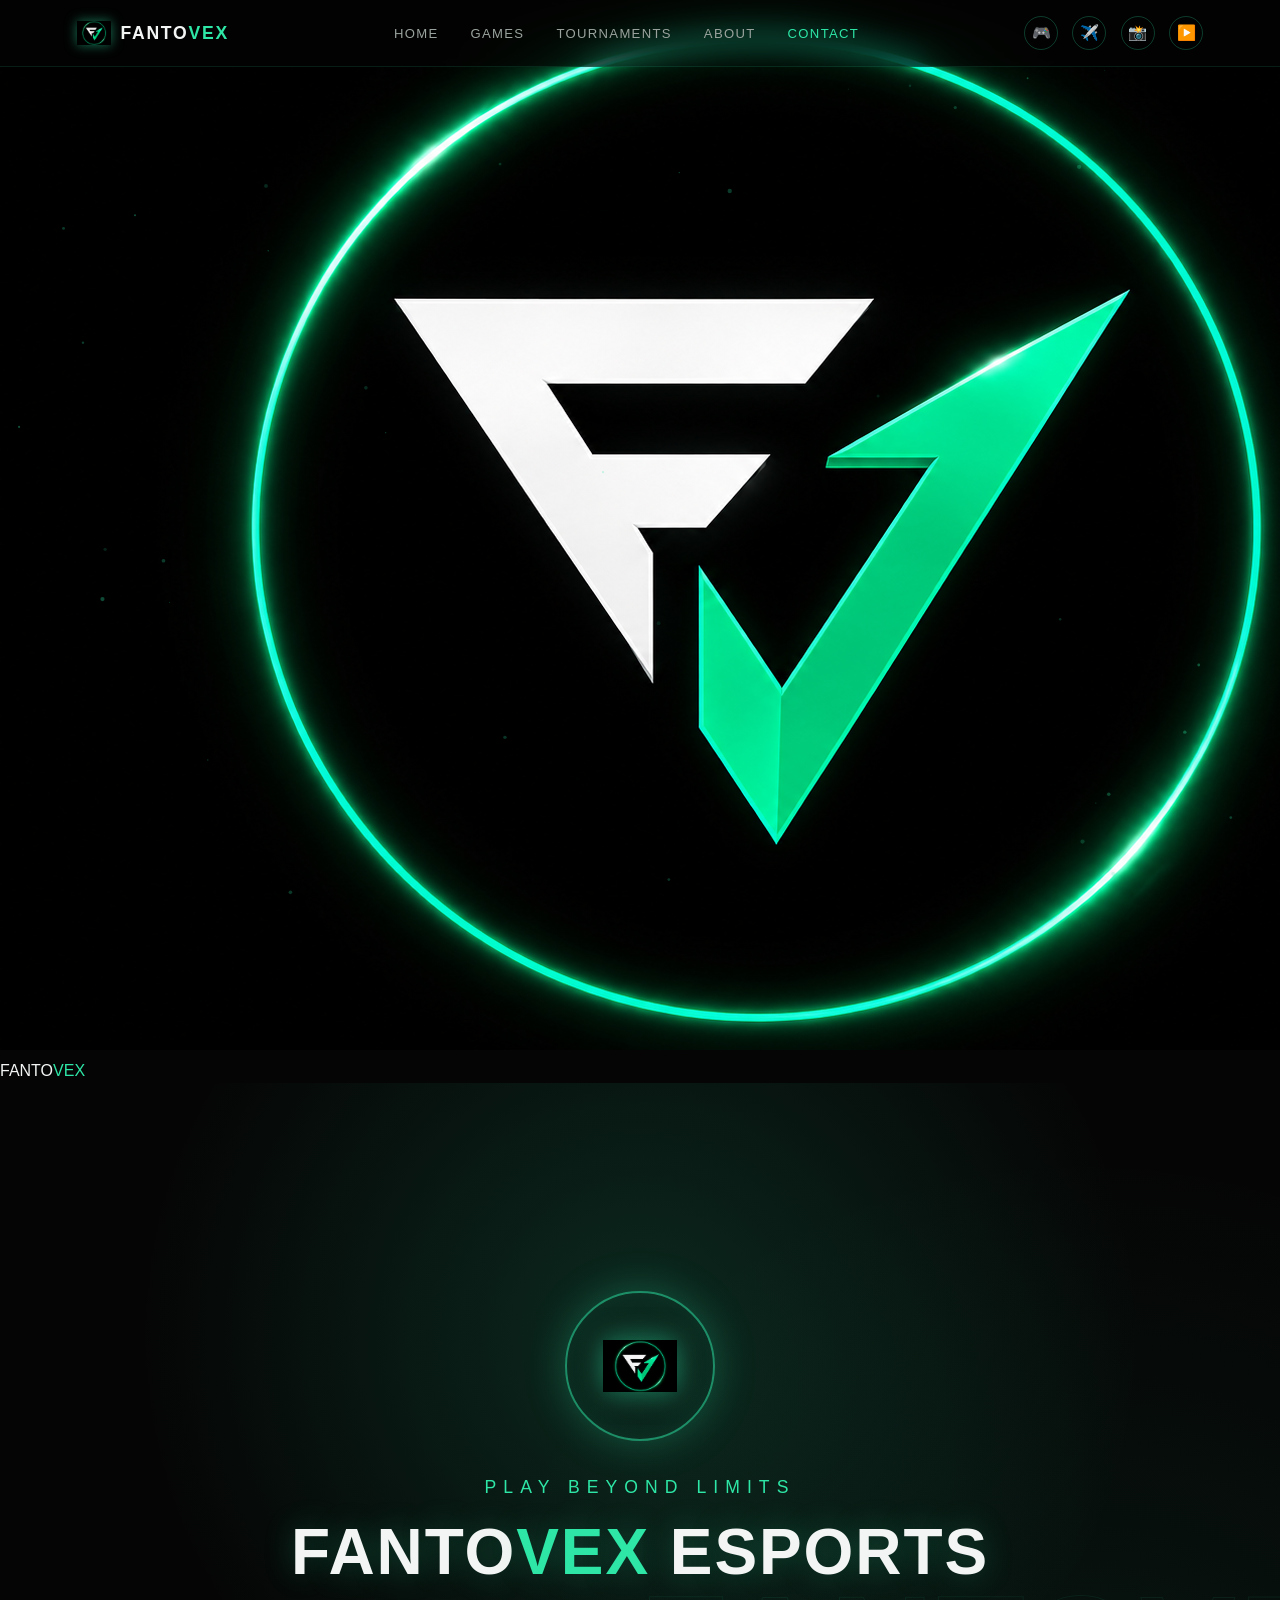
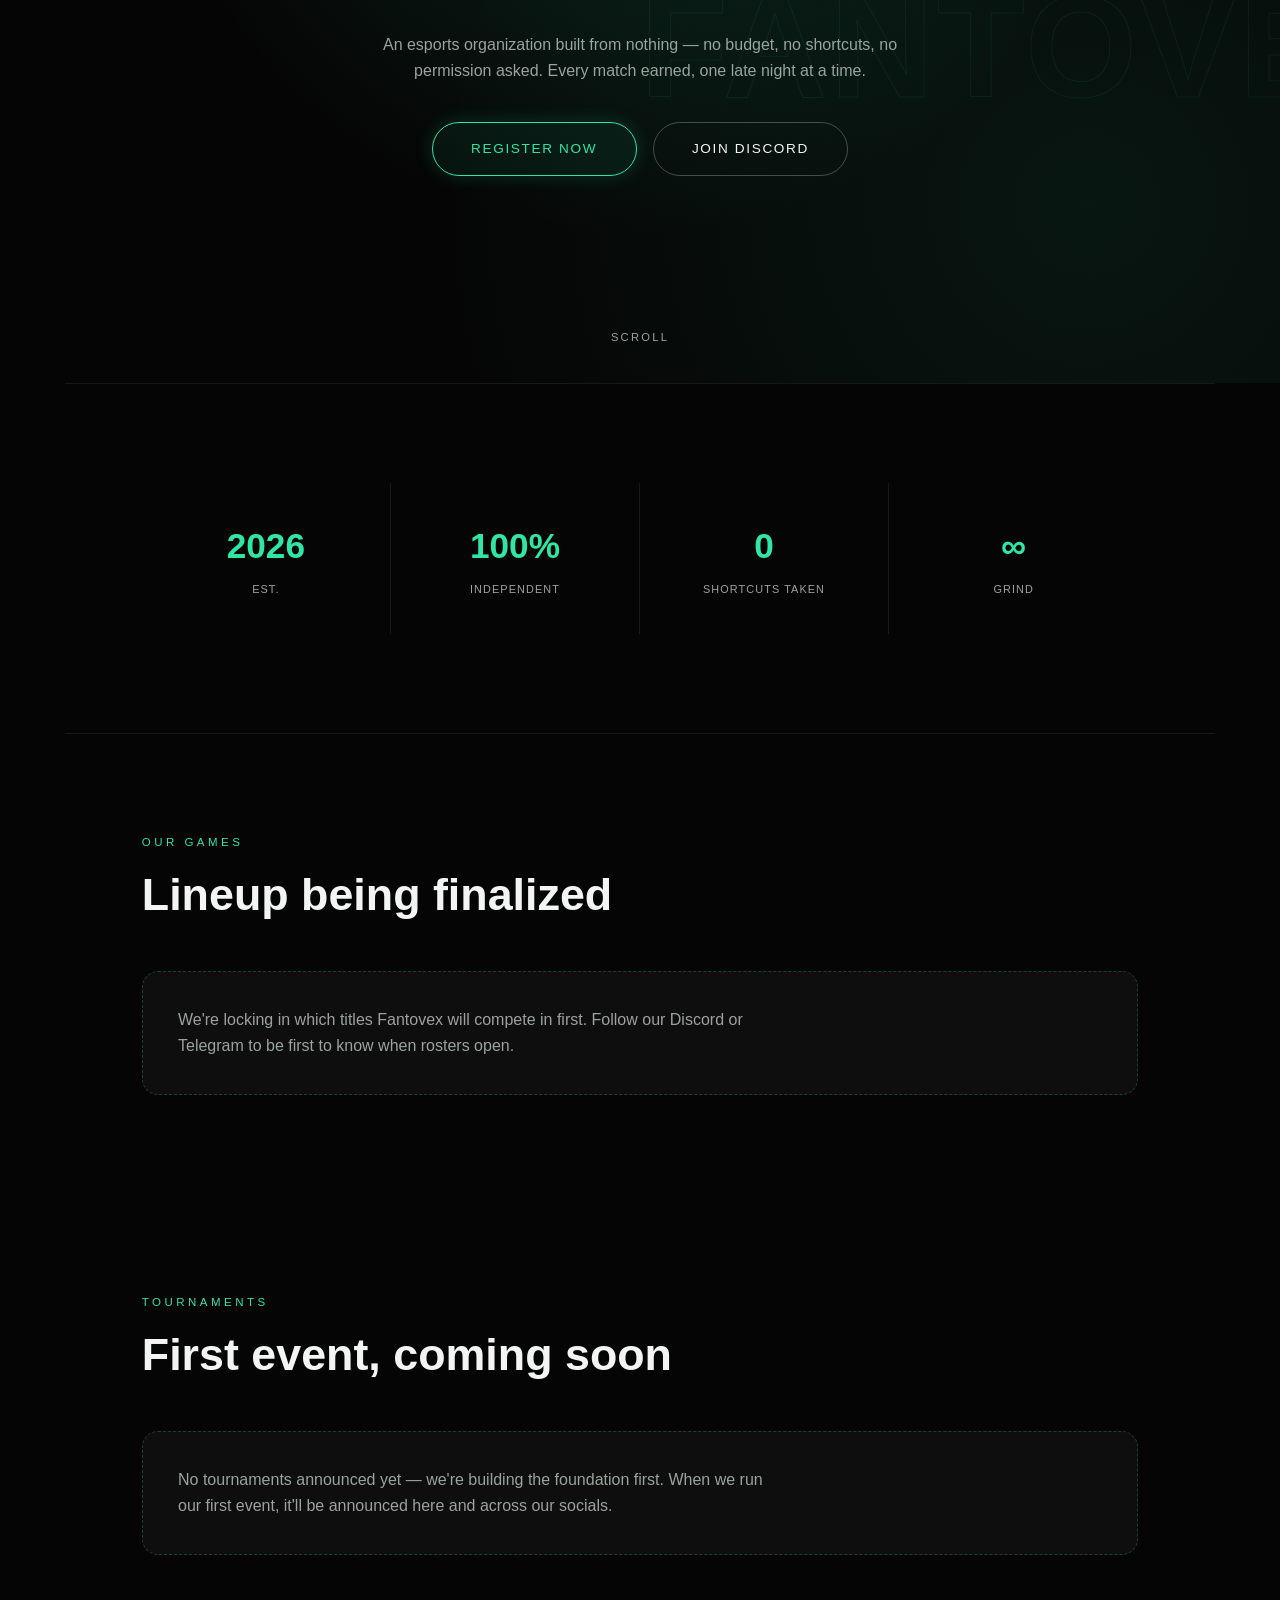
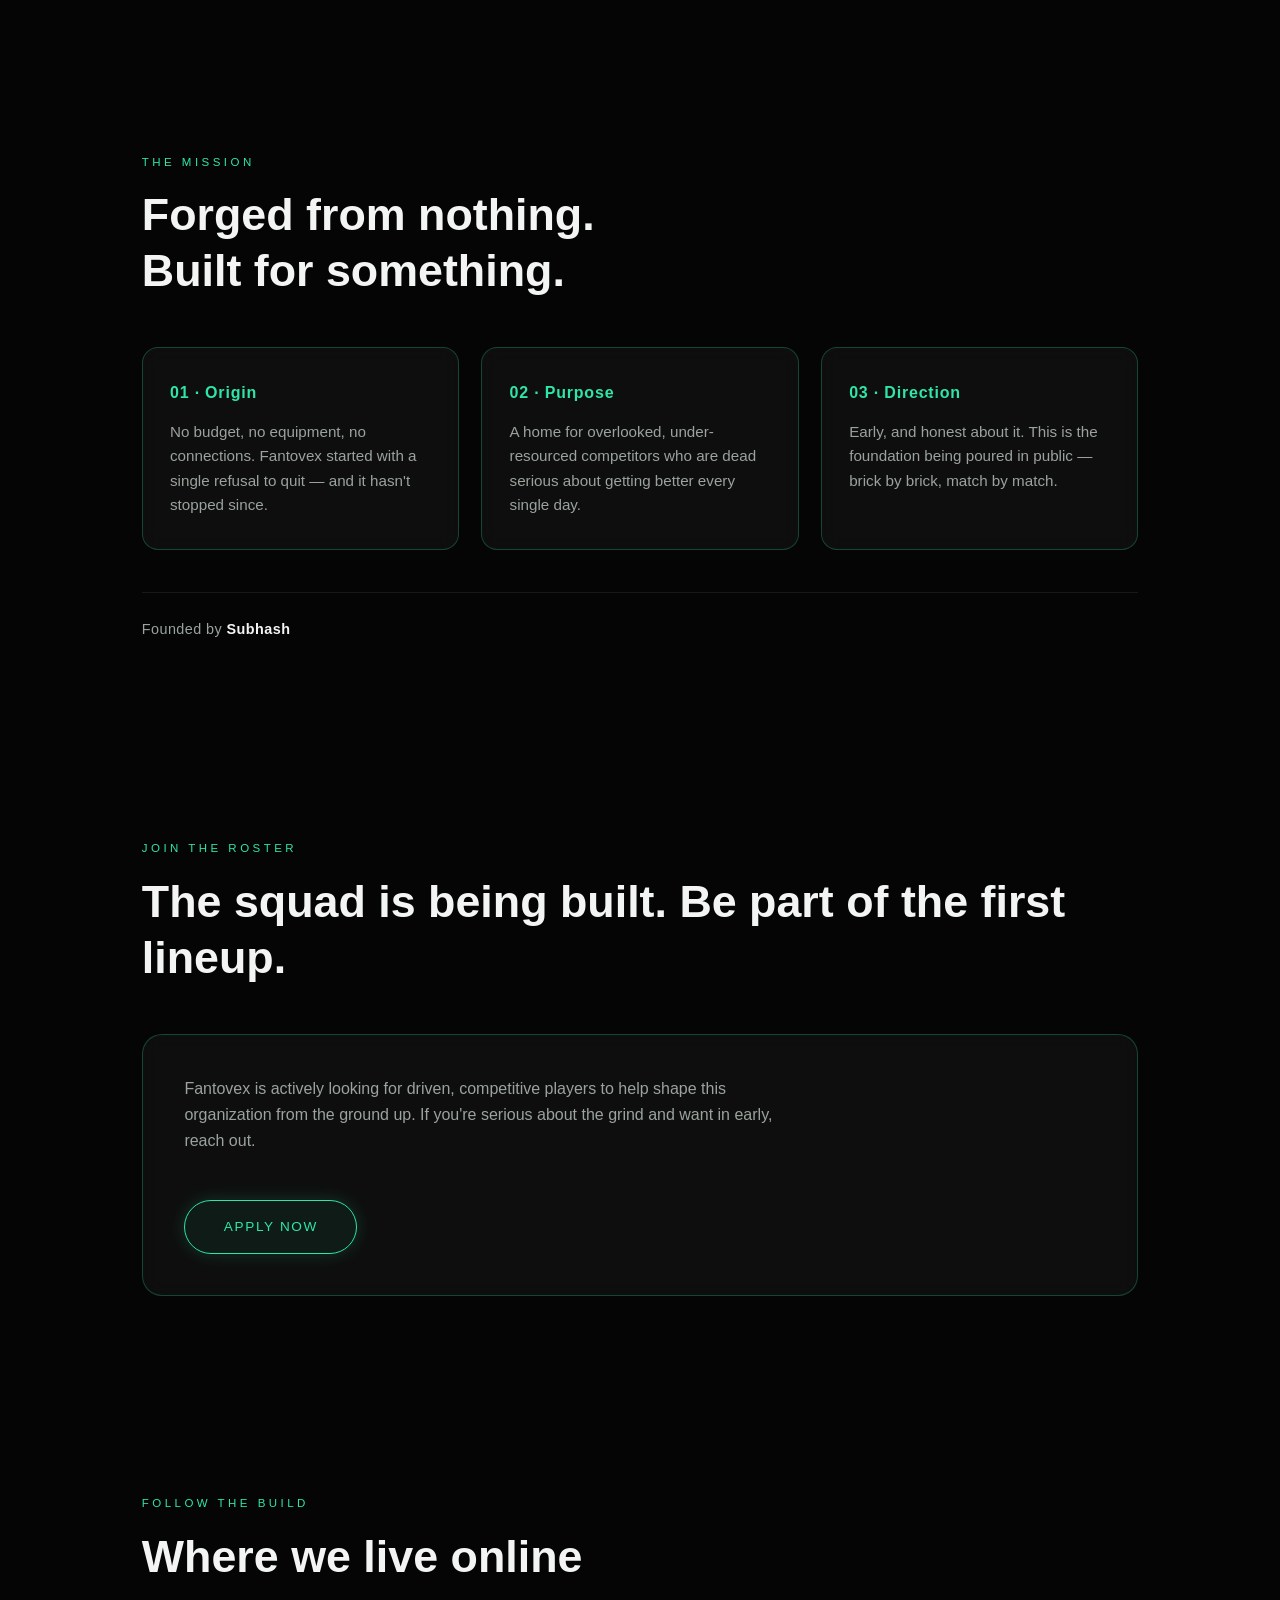
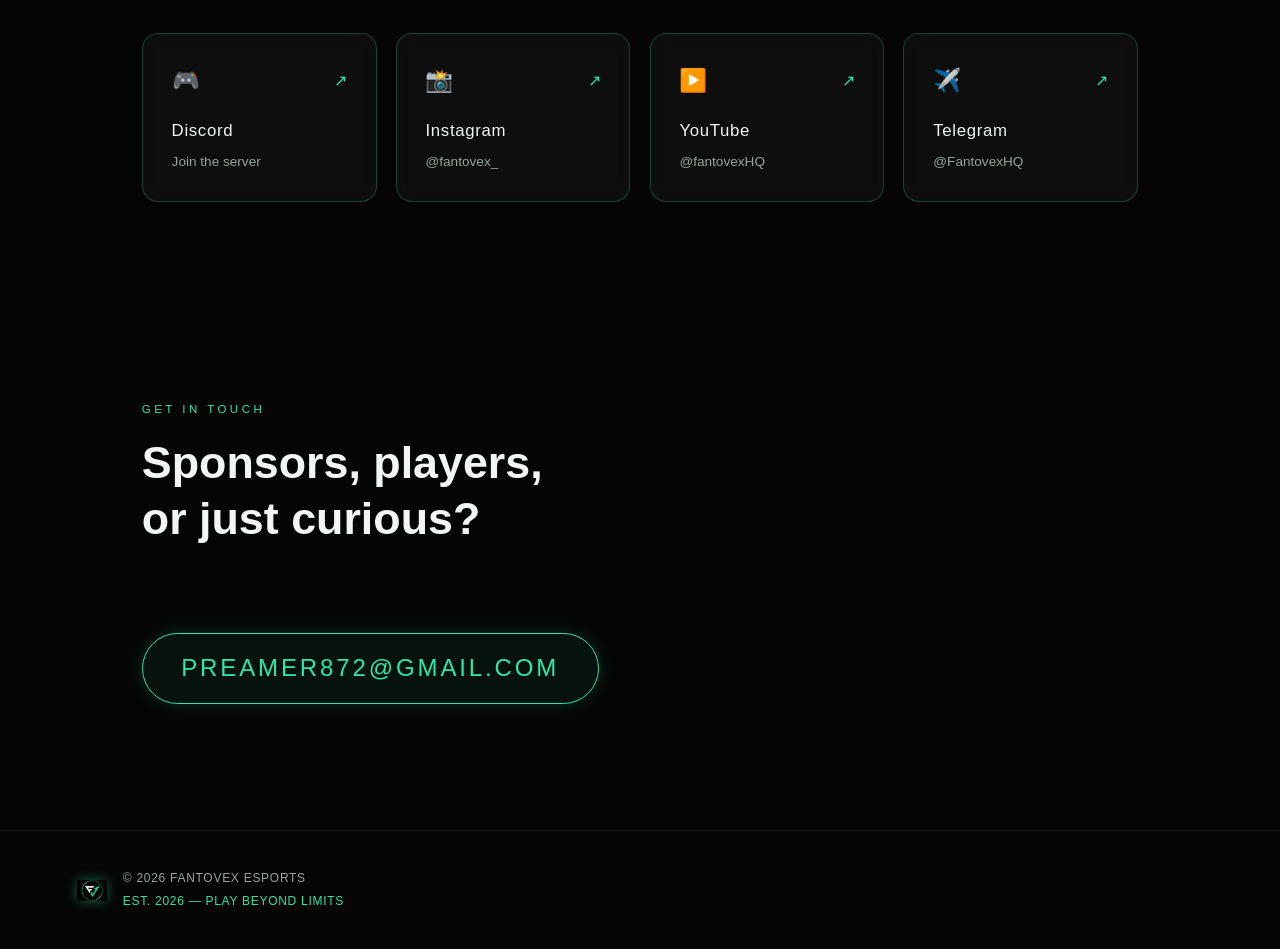
==== commit d3c42cf5: "Update index.html" ====
--- a/index.html
+++ b/index.html
@@ -11,6 +11,14 @@
 <link rel="stylesheet" href="style.css">
 </head>
 <body>
+
+<div id="preloader">
+  <div class="preloader-ring">
+    <img src="logo.png" alt="Fantovex" class="preloader-logo">
+  </div>
+  <div class="preloader-text">FANTO<em>VEX</em></div>
+  <div class="preloader-bar"><div class="preloader-fill" id="preloaderFill"></div></div>
+</div>
 
 <canvas id="particles"></canvas>
 
@@ -45,7 +53,7 @@
       <img src="logo.png" alt="Fantovex logo" class="hero-logo">
     </div>
     <p class="tagline">PLAY BEYOND LIMITS</p>
-    <h1 class="hero-title">FANTO<em>VEX</em> ESPORTS</h1>
+    <h1 class="hero-title glitch" data-text="FANTOVEX ESPORTS">FANTO<em>VEX</em> ESPORTS</h1>
     <p class="hero-sub">An esports organization built from nothing — no budget, no shortcuts, no permission asked. Every match earned, one late night at a time.</p>
     <div class="hero-btns">
       <a href="#contact" class="btn-glow">Register Now</a>
--- a/style.css
+++ b/style.css
@@ -65,6 +65,24 @@
 nav .links a:hover{color:var(--neon);}
 nav .links a.active{color:var(--neon);}
 
+.nav-icons{display:flex; gap:.9rem; align-items:center;}
+.nav-icons a{
+  display:flex;
+  align-items:center;
+  justify-content:center;
+  width:34px; height:34px;
+  border:1px solid rgba(46,230,166,0.25);
+  border-radius:50%;
+  text-decoration:none;
+  font-size:.95rem;
+  transition:border-color .2s, transform .2s, box-shadow .2s;
+}
+.nav-icons a:hover{
+  border-color:var(--neon);
+  transform:translateY(-2px);
+  box-shadow:0 0 14px rgba(46,230,166,.35);
+}
+
 #navToggle{
   display:none;
   flex-direction:column;
@@ -91,18 +109,31 @@
 .hero-bg{
   position:absolute;
   inset:0;
-  background-size:cover;
-  background-position:center;
-  opacity:.22;
+  background:
+    radial-gradient(circle at 50% 28%, rgba(46,230,166,0.16), transparent 55%),
+    radial-gradient(circle at 85% 80%, rgba(46,230,166,0.08), transparent 50%),
+    var(--black);
   z-index:0;
 }
-.hero-bg::after{
-  content:"";
+.hero-watermark{
   position:absolute;
-  inset:0;
-  background:
-    radial-gradient(circle at 50% 30%, rgba(5,5,5,0.55), rgba(5,5,5,0.92) 70%),
-    linear-gradient(to bottom, rgba(5,5,5,0.4), var(--black) 90%);
+  top:50%; left:50%;
+  transform-origin:center center;
+  font-family:'Orbitron',sans-serif;
+  font-weight:900;
+  font-size:clamp(2.6rem, 14vw, 9rem);
+  color:transparent;
+  -webkit-text-stroke:1px rgba(46,230,166,0.08);
+  letter-spacing:.02em;
+  white-space:nowrap;
+  z-index:0;
+  pointer-events:none;
+  user-select:none;
+  animation:watermarkSpin 70s linear infinite;
+}
+@keyframes watermarkSpin{
+  from{transform:translate(-50%,-50%) rotate(0deg);}
+  to{transform:translate(-50%,-50%) rotate(360deg);}
 }
 .hero-content{
   position:relative;
@@ -111,20 +142,33 @@
   flex-direction:column;
   align-items:center;
 }
+.logo-ring{
+  position:relative;
+  width:150px; height:150px;
+  border-radius:50%;
+  border:2px solid rgba(46,230,166,0.55);
+  display:flex;
+  align-items:center;
+  justify-content:center;
+  margin-bottom:2rem;
+  box-shadow:0 0 40px rgba(46,230,166,.28), inset 0 0 30px rgba(46,230,166,.1);
+  animation:heroIn .8s ease both, ringPulse 3.5s ease-in-out infinite;
+}
+@keyframes ringPulse{
+  0%,100%{box-shadow:0 0 40px rgba(46,230,166,.28), inset 0 0 30px rgba(46,230,166,.1);}
+  50%{box-shadow:0 0 60px rgba(46,230,166,.45), inset 0 0 40px rgba(46,230,166,.18);}
+}
 .hero-logo{
-  width:110px; height:110px;
+  width:74px; height:74px;
   object-fit:contain;
-  margin-bottom:1.6rem;
-  filter:drop-shadow(0 0 22px rgba(46,230,166,.45));
-  animation:floatLogo 5s ease-in-out infinite, heroIn .8s ease both;
-}
-@keyframes floatLogo{0%,100%{transform:translateY(0);} 50%{transform:translateY(-10px);}}
+  filter:drop-shadow(0 0 14px rgba(46,230,166,.5));
+}
 @keyframes heroIn{
   from{opacity:0; transform:translateY(18px);}
   to{opacity:1; transform:translateY(0);}
 }
-.hero h1{
-  font-size:clamp(2.6rem, 10vw, 6rem);
+.hero-title{
+  font-size:clamp(2rem, 7vw, 4rem);
   font-weight:900;
   letter-spacing:.03em;
   color:var(--white);
@@ -132,7 +176,6 @@
   animation:heroIn .8s ease .12s both;
 }
 .tagline{
-  margin-top:.9rem;
   font-size:clamp(.85rem, 2vw, 1.1rem);
   letter-spacing:.4em;
   color:var(--neon);
@@ -227,6 +270,15 @@
   color:var(--grey);
 }
 
+/* COMING SOON (Games / Tournaments) */
+.soon-box{
+  background:var(--glass);
+  border:1px dashed var(--glass-border);
+  border-radius:16px;
+  padding:2.2rem;
+}
+.soon-box p{color:var(--grey); max-width:600px;}
+
 /* SCROLL REVEAL */
 .reveal{
   opacity:0;
@@ -360,6 +412,7 @@
 
 /* MOBILE NAV */
 @media(max-width:768px){
+  .nav-icons{display:none;}
   #navToggle{display:flex;}
   nav .links{
     position:fixed;
@@ -389,6 +442,7 @@
   nav .links.open a:nth-child(2){transition-delay:.14s;}
   nav .links.open a:nth-child(3){transition-delay:.2s;}
   nav .links.open a:nth-child(4){transition-delay:.26s;}
+  nav .links.open a:nth-child(5){transition-delay:.32s;}
   .stats{grid-template-columns:repeat(2,1fr);}
   .stat{border-bottom:1px solid rgba(255,255,255,0.08);}
 }
@@ -396,4 +450,5 @@
 @media (prefers-reduced-motion: reduce){
   html{scroll-behavior:auto;}
   .hero-logo{animation:none;}
+  .hero-watermark{animation:none;}
 }
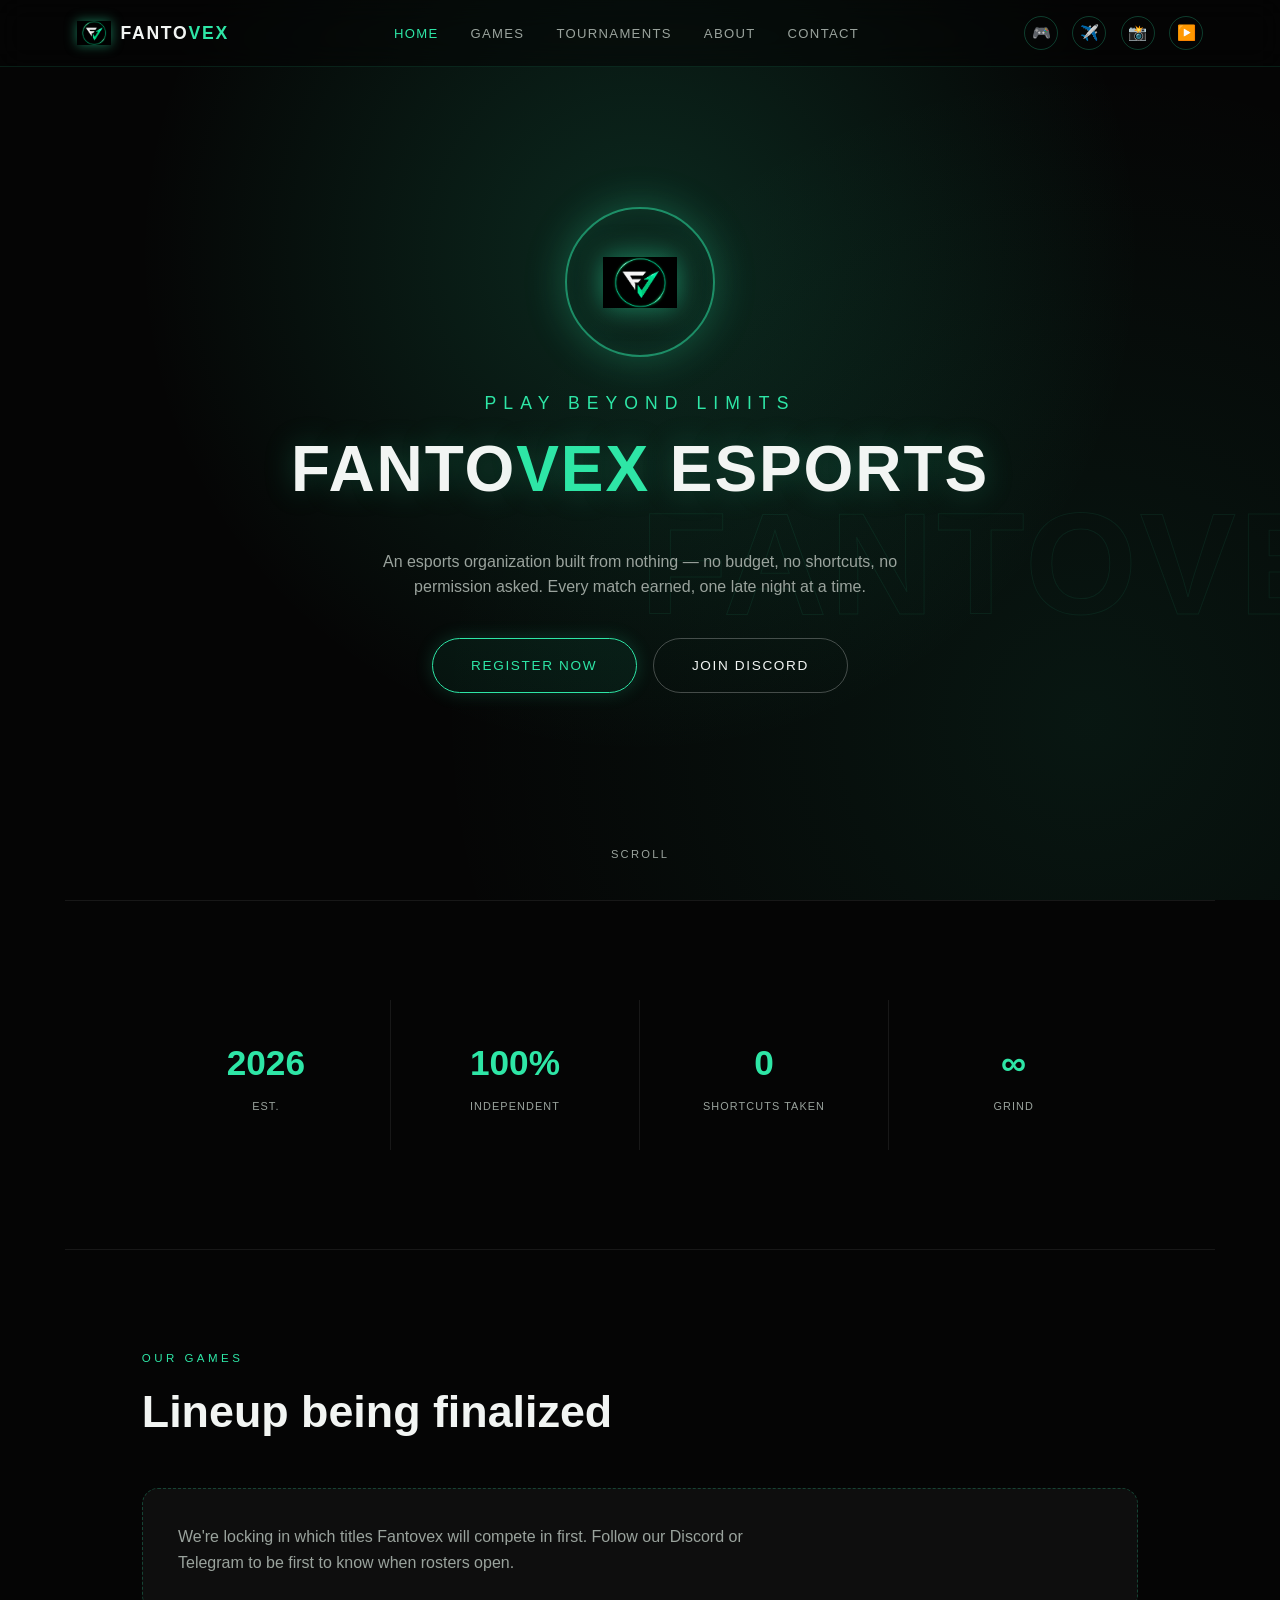
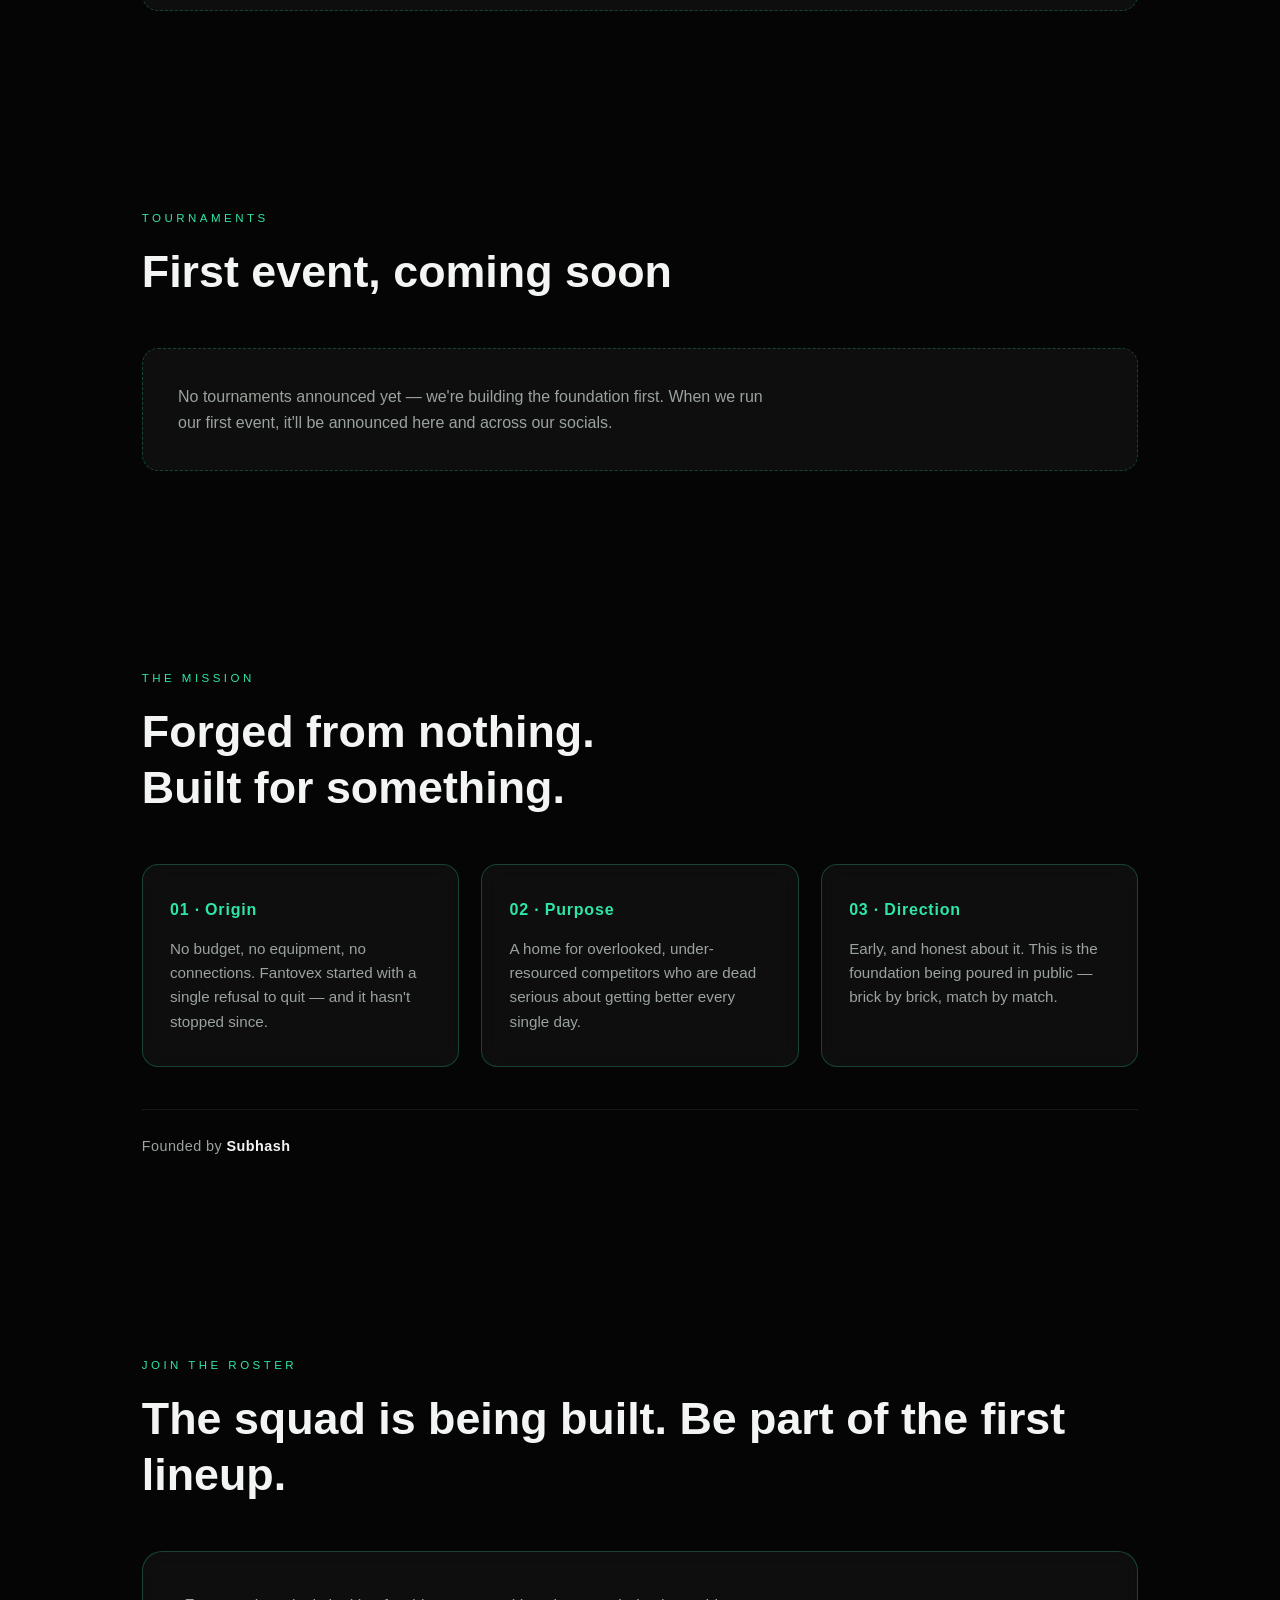
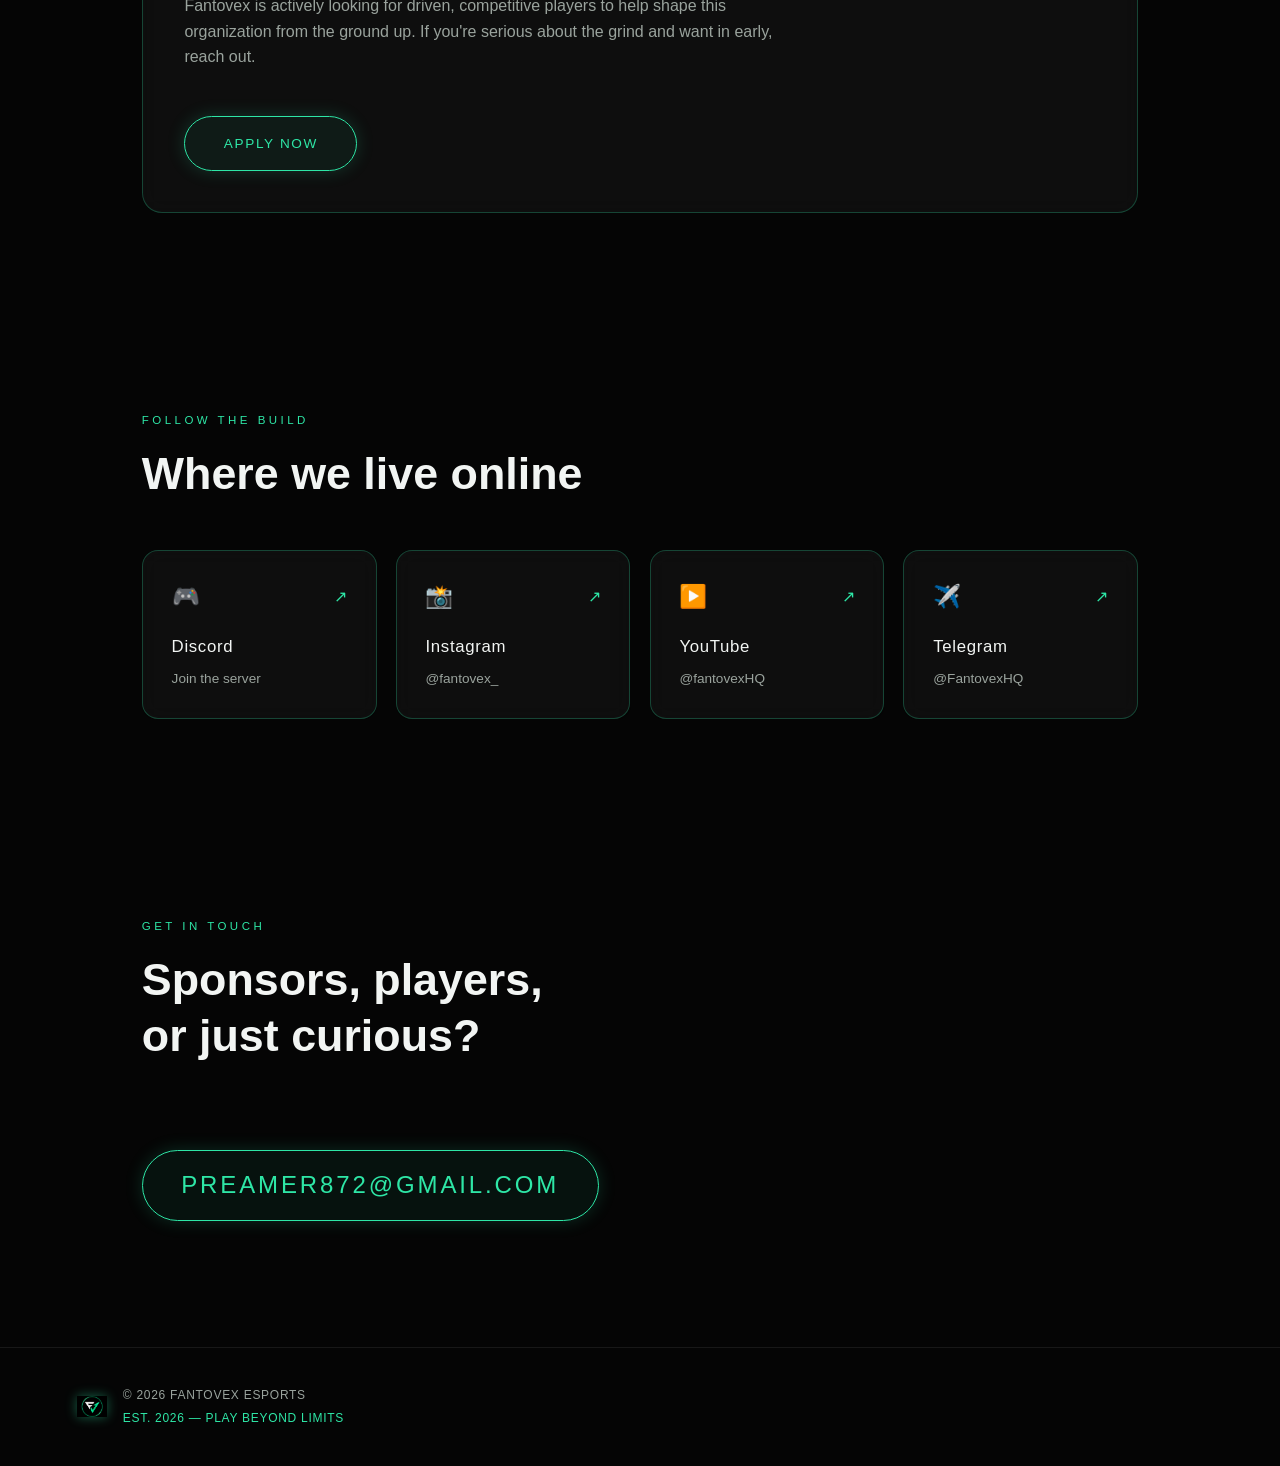
==== commit 97f1f63f: "Update index.html" ====
--- a/index.html
+++ b/index.html
@@ -56,7 +56,7 @@
     <h1 class="hero-title glitch" data-text="FANTOVEX ESPORTS">FANTO<em>VEX</em> ESPORTS</h1>
     <p class="hero-sub">An esports organization built from nothing — no budget, no shortcuts, no permission asked. Every match earned, one late night at a time.</p>
     <div class="hero-btns">
-      <a href="#contact" class="btn-glow">Register Now</a>
+      <a href="register.html" class="btn-glow">Register Now</a>
       <a href="https://discord.gg/QfNzFAYqS" target="_blank" rel="noopener" class="btn-outline">Join Discord</a>
     </div>
   </div>
@@ -119,7 +119,7 @@
   </div>
   <div class="roster-box">
     <p>Fantovex is actively looking for driven, competitive players to help shape this organization from the ground up. If you're serious about the grind and want in early, reach out.</p>
-    <a href="#contact" class="btn-glow">Apply Now</a>
+    <a href="register.html" class="btn-glow">Apply Now</a>
   </div>
 </section>
 
--- a/style.css
+++ b/style.css
@@ -22,6 +22,65 @@
 h1,h2,h3,.brand span,.eyebrow,.tagline{font-family:'Orbitron',sans-serif;}
 em{font-style:normal;color:var(--neon);}
 a{color:inherit;}
+
+/* PRELOADER */
+#preloader{
+  position:fixed;
+  inset:0;
+  z-index:9999;
+  background:var(--black);
+  display:flex;
+  flex-direction:column;
+  align-items:center;
+  justify-content:center;
+  gap:1.6rem;
+  transition:opacity .6s ease, visibility .6s ease;
+}
+#preloader.hide{opacity:0; visibility:hidden; pointer-events:none;}
+.preloader-ring{
+  width:100px; height:100px;
+  border-radius:50%;
+  border:2px solid rgba(46,230,166,0.5);
+  display:flex;
+  align-items:center;
+  justify-content:center;
+  animation:preloaderSpin 1.4s linear infinite, preloaderPulse 1.4s ease-in-out infinite;
+}
+@keyframes preloaderSpin{
+  from{transform:rotate(0deg);}
+  to{transform:rotate(360deg);}
+}
+@keyframes preloaderPulse{
+  0%,100%{box-shadow:0 0 20px rgba(46,230,166,.25);}
+  50%{box-shadow:0 0 40px rgba(46,230,166,.55);}
+}
+.preloader-logo{
+  width:48px; height:48px;
+  object-fit:contain;
+  animation:preloaderSpin 1.4s linear infinite reverse;
+  filter:drop-shadow(0 0 10px rgba(46,230,166,.6));
+}
+.preloader-text{
+  font-family:'Orbitron',sans-serif;
+  font-weight:700;
+  letter-spacing:.35em;
+  font-size:.95rem;
+  color:var(--white);
+}
+.preloader-text em{font-style:normal; color:var(--neon);}
+.preloader-bar{
+  width:160px; height:2px;
+  background:rgba(255,255,255,0.1);
+  border-radius:2px;
+  overflow:hidden;
+}
+.preloader-fill{
+  width:0%;
+  height:100%;
+  background:var(--neon);
+  box-shadow:0 0 10px rgba(46,230,166,.7);
+  transition:width 1.6s cubic-bezier(.2,.7,.3,1);
+}
 
 #particles{
   position:fixed;
@@ -168,12 +227,46 @@
   to{opacity:1; transform:translateY(0);}
 }
 .hero-title{
+  position:relative;
   font-size:clamp(2rem, 7vw, 4rem);
   font-weight:900;
   letter-spacing:.03em;
   color:var(--white);
   text-shadow:0 0 30px rgba(46,230,166,.25);
   animation:heroIn .8s ease .12s both;
+}
+.glitch::before,
+.glitch::after{
+  content:attr(data-text);
+  position:absolute;
+  left:0; top:0;
+  width:100%;
+  overflow:hidden;
+  color:var(--white);
+  background:var(--black);
+  opacity:0;
+}
+.glitch::before{
+  color:var(--neon);
+  animation:glitchTop 3.2s steps(1) 1;
+  clip-path:inset(0 0 55% 0);
+}
+.glitch::after{
+  color:#ff3d6e;
+  animation:glitchBottom 3.2s steps(1) 1;
+  clip-path:inset(55% 0 0 0);
+}
+@keyframes glitchTop{
+  0%,100%{opacity:0; transform:translate(0);}
+  4%{opacity:.8; transform:translate(-3px,-1px);}
+  6%{opacity:.8; transform:translate(3px,1px);}
+  8%{opacity:0; transform:translate(0);}
+}
+@keyframes glitchBottom{
+  0%,100%{opacity:0; transform:translate(0);}
+  5%{opacity:.8; transform:translate(3px,1px);}
+  7%{opacity:.8; transform:translate(-3px,-1px);}
+  9%{opacity:0; transform:translate(0);}
 }
 .tagline{
   font-size:clamp(.85rem, 2vw, 1.1rem);
@@ -202,6 +295,8 @@
   animation:heroIn .8s ease .48s both;
 }
 .btn-glow{
+  position:relative;
+  overflow:visible;
   display:inline-block;
   margin-top:2.4rem;
   padding:.95rem 2.4rem;
@@ -222,6 +317,21 @@
   color:var(--black);
   box-shadow:0 0 32px rgba(46,230,166,.55);
   transform:translateY(-2px);
+}
+.burst-particle{
+  position:fixed;
+  width:4px; height:4px;
+  border-radius:50%;
+  background:var(--neon);
+  pointer-events:none;
+  z-index:200;
+  animation:burstOut .6s ease-out forwards;
+}
+@keyframes burstOut{
+  to{
+    transform:translate(var(--bx), var(--by)) scale(0);
+    opacity:0;
+  }
 }
 .btn-outline{
   display:inline-block;
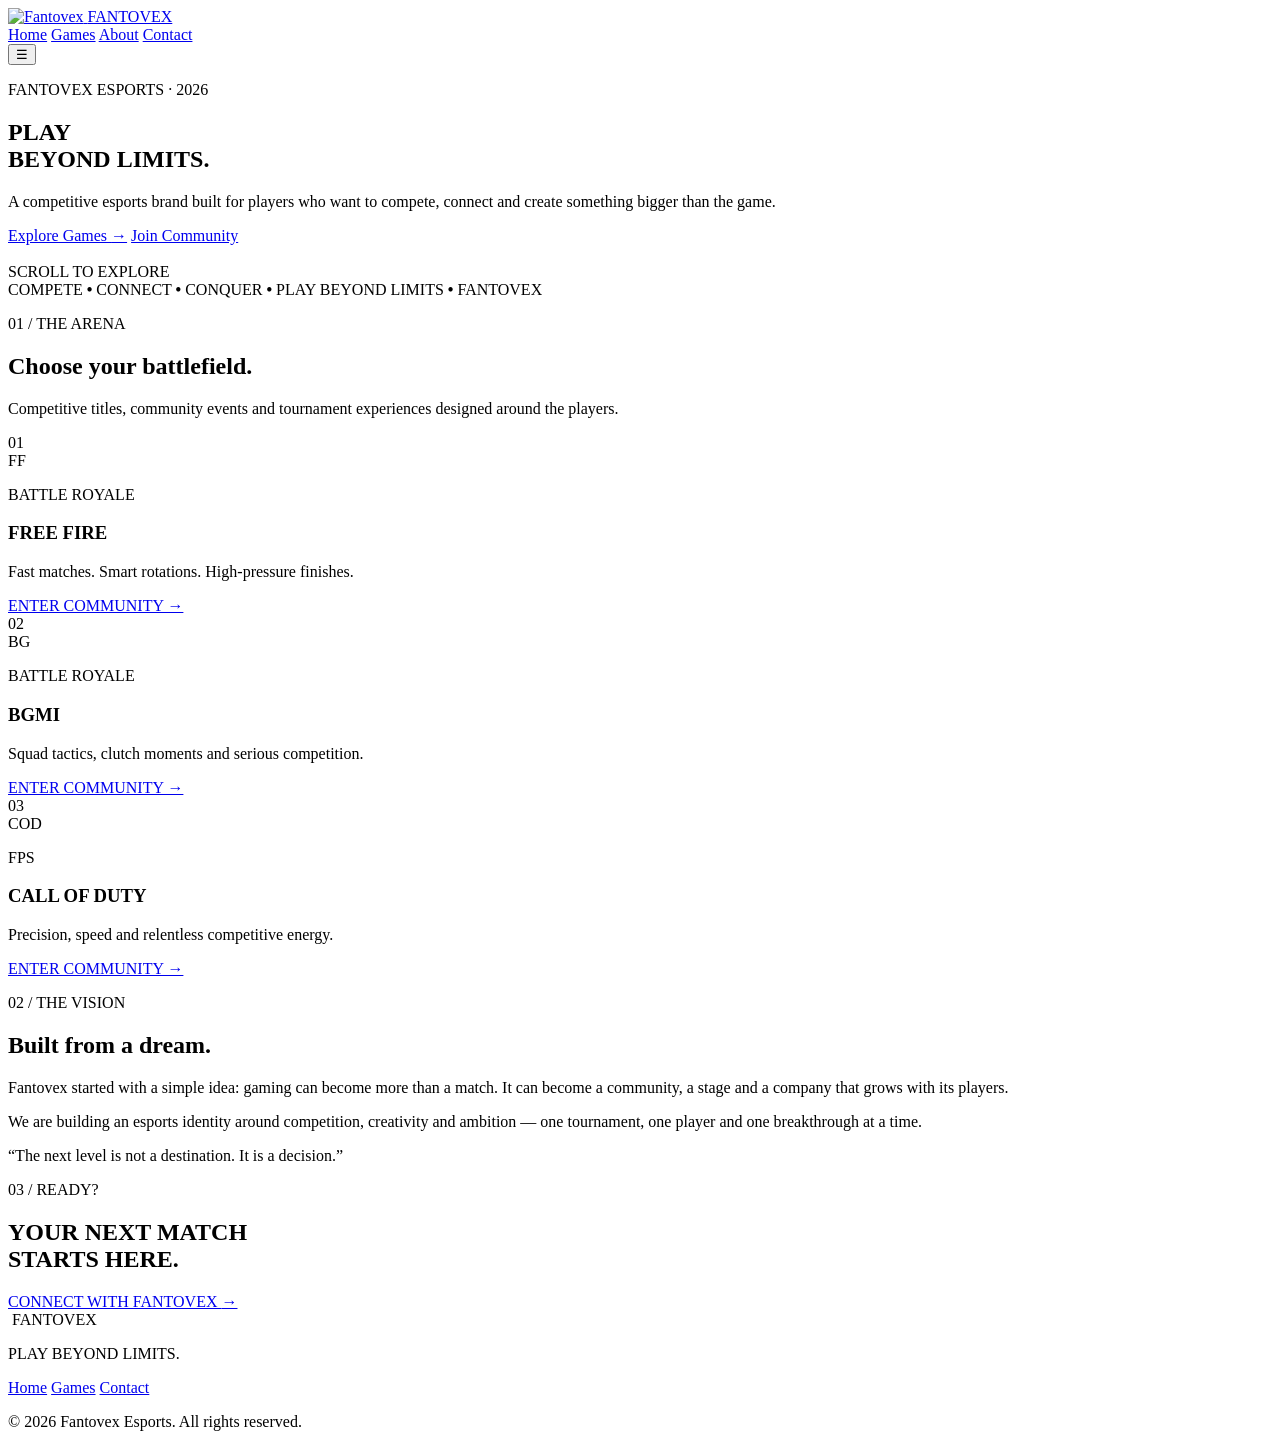
==== commit bba001a8: "Update index.html" ====
--- a/index.html
+++ b/index.html
@@ -1,173 +1,149 @@
 <!DOCTYPE html>
 <html lang="en">
 <head>
-<meta charset="UTF-8">
-<meta name="viewport" content="width=device-width, initial-scale=1.0">
-<title>Fantovex Esports | Play Beyond Limits</title>
-<meta name="description" content="Fantovex Esports — a gaming organization built from nothing. Play Beyond Limits.">
-<link rel="icon" href="logo.png">
-<link rel="preconnect" href="https://fonts.googleapis.com">
-<link href="https://fonts.googleapis.com/css2?family=Orbitron:wght@500;700;900&family=Inter:wght@400;500;600&display=swap" rel="stylesheet">
-<link rel="stylesheet" href="style.css">
+  <meta charset="UTF-8">
+  <meta name="viewport" content="width=device-width, initial-scale=1.0">
+  <meta name="theme-color" content="#060907">
+  <meta name="description" content="Fantovex Esports — Play Beyond Limits. Tournaments, community and competitive gaming.">
+  <title>Fantovex Esports — Play Beyond Limits</title>
+  <link rel="icon" href="assets/logo.svg" type="image/svg+xml">
+  <link rel="stylesheet" href="assets/style.css">
 </head>
 <body>
+  <div class="noise"></div>
 
-<div id="preloader">
-  <div class="preloader-ring">
-    <img src="logo.png" alt="Fantovex" class="preloader-logo">
-  </div>
-  <div class="preloader-text">FANTO<em>VEX</em></div>
-  <div class="preloader-bar"><div class="preloader-fill" id="preloaderFill"></div></div>
-</div>
+  <header class="site-header">
+    <a class="brand" href="index.html" aria-label="Fantovex home">
+      <span class="brand-logo"><img src="assets/logo.svg" alt="Fantovex"></span>
+      <span class="brand-name">FANTOVEX</span>
+    </a>
 
-<canvas id="particles"></canvas>
+    <nav class="nav" id="nav">
+      <a class="active" href="index.html">Home</a>
+      <a href="#games">Games</a>
+      <a href="#about">About</a>
+      <a href="contact.html">Contact</a>
+    </nav>
 
-<nav id="navbar">
-  <a href="#top" class="brand">
-    <img src="logo.png" alt="Fantovex logo" class="brand-logo">
-    <span>FANTO<em>VEX</em></span>
-  </a>
-  <button id="navToggle" aria-label="Toggle menu">
-    <span></span><span></span><span></span>
-  </button>
-  <div class="links" id="navLinks">
-    <a href="#top">Home</a>
-    <a href="#games">Games</a>
-    <a href="#tournaments">Tournaments</a>
-    <a href="#about">About</a>
-    <a href="#contact">Contact</a>
-  </div>
-  <div class="nav-icons">
-    <a href="https://discord.gg/QfNzFAYqS" target="_blank" rel="noopener" aria-label="Discord">🎮</a>
-    <a href="https://t.me/FantovexHQ" target="_blank" rel="noopener" aria-label="Telegram">✈️</a>
-    <a href="https://www.instagram.com/fantovex_" target="_blank" rel="noopener" aria-label="Instagram">📸</a>
-    <a href="https://www.youtube.com/@fantovexHQ" target="_blank" rel="noopener" aria-label="YouTube">▶️</a>
-  </div>
-</nav>
+    <button class="menu-btn" id="menuBtn" aria-label="Open menu">☰</button>
+  </header>
 
-<header class="hero" id="top">
-  <div class="hero-bg"></div>
-  <div class="hero-watermark">FANTOVEX</div>
-  <div class="hero-content">
-    <div class="logo-ring">
-      <img src="logo.png" alt="Fantovex logo" class="hero-logo">
+  <main>
+    <section class="hero">
+      <div class="hero-orb orb-a"></div>
+      <div class="hero-orb orb-b"></div>
+
+      <div class="hero-content">
+        <p class="eyebrow">FANTOVEX ESPORTS · 2026</p>
+        <h1>PLAY<br><span>BEYOND LIMITS.</span></h1>
+        <p class="hero-copy">
+          A competitive esports brand built for players who want to compete,
+          connect and create something bigger than the game.
+        </p>
+
+        <div class="hero-actions">
+          <a class="btn btn-primary" href="#games">Explore Games <span>→</span></a>
+          <a class="btn btn-ghost" href="contact.html">Join Community</a>
+        </div>
+      </div>
+
+      <div class="hero-mark" aria-hidden="true">
+        <img src="assets/logo.svg" alt="">
+        <div class="hero-ring ring-one"></div>
+        <div class="hero-ring ring-two"></div>
+      </div>
+
+      <div class="scroll-hint"><span></span> SCROLL TO EXPLORE</div>
+    </section>
+
+    <section class="ticker" aria-label="Fantovex motto">
+      <div>COMPETE <b>•</b> CONNECT <b>•</b> CONQUER <b>•</b> PLAY BEYOND LIMITS <b>•</b> FANTOVEX</div>
+    </section>
+
+    <section class="section" id="games">
+      <div class="section-heading">
+        <p class="eyebrow">01 / THE ARENA</p>
+        <h2>Choose your <span>battlefield.</span></h2>
+        <p>Competitive titles, community events and tournament experiences designed around the players.</p>
+      </div>
+
+      <div class="game-grid">
+        <article class="game-card">
+          <div class="game-number">01</div>
+          <div class="game-symbol">FF</div>
+          <div>
+            <p class="game-label">BATTLE ROYALE</p>
+            <h3>FREE FIRE</h3>
+            <p>Fast matches. Smart rotations. High-pressure finishes.</p>
+          </div>
+          <a href="contact.html" class="card-link">ENTER COMMUNITY →</a>
+        </article>
+
+        <article class="game-card">
+          <div class="game-number">02</div>
+          <div class="game-symbol">BG</div>
+          <div>
+            <p class="game-label">BATTLE ROYALE</p>
+            <h3>BGMI</h3>
+            <p>Squad tactics, clutch moments and serious competition.</p>
+          </div>
+          <a href="contact.html" class="card-link">ENTER COMMUNITY →</a>
+        </article>
+
+        <article class="game-card">
+          <div class="game-number">03</div>
+          <div class="game-symbol">COD</div>
+          <div>
+            <p class="game-label">FPS</p>
+            <h3>CALL OF DUTY</h3>
+            <p>Precision, speed and relentless competitive energy.</p>
+          </div>
+          <a href="contact.html" class="card-link">ENTER COMMUNITY →</a>
+        </article>
+      </div>
+    </section>
+
+    <section class="section split" id="about">
+      <div class="section-heading">
+        <p class="eyebrow">02 / THE VISION</p>
+        <h2>Built from a <span>dream.</span></h2>
+      </div>
+
+      <div class="story">
+        <p>
+          Fantovex started with a simple idea: gaming can become more than a match.
+          It can become a community, a stage and a company that grows with its players.
+        </p>
+        <p>
+          We are building an esports identity around competition, creativity and
+          ambition — one tournament, one player and one breakthrough at a time.
+        </p>
+        <div class="quote">“The next level is not a destination. It is a decision.”</div>
+      </div>
+    </section>
+
+    <section class="cta-section">
+      <div class="cta-inner">
+        <p class="eyebrow">03 / READY?</p>
+        <h2>YOUR NEXT MATCH<br><span>STARTS HERE.</span></h2>
+        <a class="btn btn-primary" href="contact.html">CONNECT WITH FANTOVEX <span>→</span></a>
+      </div>
+    </section>
+  </main>
+
+  <footer class="footer">
+    <div>
+      <div class="footer-brand"><img src="assets/logo.svg" alt=""> FANTOVEX</div>
+      <p>PLAY BEYOND LIMITS.</p>
     </div>
-    <p class="tagline">PLAY BEYOND LIMITS</p>
-    <h1 class="hero-title glitch" data-text="FANTOVEX ESPORTS">FANTO<em>VEX</em> ESPORTS</h1>
-    <p class="hero-sub">An esports organization built from nothing — no budget, no shortcuts, no permission asked. Every match earned, one late night at a time.</p>
-    <div class="hero-btns">
-      <a href="register.html" class="btn-glow">Register Now</a>
-      <a href="https://discord.gg/QfNzFAYqS" target="_blank" rel="noopener" class="btn-outline">Join Discord</a>
+    <div class="footer-links">
+      <a href="index.html">Home</a>
+      <a href="#games">Games</a>
+      <a href="contact.html">Contact</a>
     </div>
-  </div>
-  <div class="scroll-cue">Scroll</div>
-</header>
+    <p class="copyright">© 2026 Fantovex Esports. All rights reserved.</p>
+  </footer>
 
-<section class="stats">
-  <div class="stat"><span>2026</span><small>Est.</small></div>
-  <div class="stat"><span>100%</span><small>Independent</small></div>
-  <div class="stat"><span>0</span><small>Shortcuts Taken</small></div>
-  <div class="stat"><span>∞</span><small>Grind</small></div>
-</section>
-
-<section class="coming-soon" id="games">
-  <div class="section-head">
-    <span class="eyebrow">Our Games</span>
-    <h2>Lineup being finalized</h2>
-  </div>
-  <div class="soon-box">
-    <p>We're locking in which titles Fantovex will compete in first. Follow our Discord or Telegram to be first to know when rosters open.</p>
-  </div>
-</section>
-
-<section class="coming-soon" id="tournaments">
-  <div class="section-head">
-    <span class="eyebrow">Tournaments</span>
-    <h2>First event, coming soon</h2>
-  </div>
-  <div class="soon-box">
-    <p>No tournaments announced yet — we're building the foundation first. When we run our first event, it'll be announced here and across our socials.</p>
-  </div>
-</section>
-
-<section class="about" id="about">
-  <div class="section-head">
-    <span class="eyebrow">The Mission</span>
-    <h2>Forged from nothing.<br>Built for something.</h2>
-  </div>
-  <div class="glass-grid">
-    <div class="glass-card">
-      <h3>01 · Origin</h3>
-      <p>No budget, no equipment, no connections. Fantovex started with a single refusal to quit — and it hasn't stopped since.</p>
-    </div>
-    <div class="glass-card">
-      <h3>02 · Purpose</h3>
-      <p>A home for overlooked, under-resourced competitors who are dead serious about getting better every single day.</p>
-    </div>
-    <div class="glass-card">
-      <h3>03 · Direction</h3>
-      <p>Early, and honest about it. This is the foundation being poured in public — brick by brick, match by match.</p>
-    </div>
-  </div>
-  <p class="founder-line">Founded by <strong>Subhash</strong></p>
-</section>
-
-<section class="roster" id="roster">
-  <div class="section-head">
-    <span class="eyebrow">Join The Roster</span>
-    <h2>The squad is being built. Be part of the first lineup.</h2>
-  </div>
-  <div class="roster-box">
-    <p>Fantovex is actively looking for driven, competitive players to help shape this organization from the ground up. If you're serious about the grind and want in early, reach out.</p>
-    <a href="register.html" class="btn-glow">Apply Now</a>
-  </div>
-</section>
-
-<section class="socials" id="socials">
-  <div class="section-head">
-    <span class="eyebrow">Follow The Build</span>
-    <h2>Where we live online</h2>
-  </div>
-  <div class="social-grid">
-    <a class="social-card" href="https://discord.gg/QfNzFAYqS" target="_blank" rel="noopener">
-      <div class="social-top"><span class="social-icon">🎮</span><span class="arrow">↗</span></div>
-      <div class="social-name">Discord</div>
-      <div class="social-handle">Join the server</div>
-    </a>
-    <a class="social-card" href="https://www.instagram.com/fantovex_" target="_blank" rel="noopener">
-      <div class="social-top"><span class="social-icon">📸</span><span class="arrow">↗</span></div>
-      <div class="social-name">Instagram</div>
-      <div class="social-handle">@fantovex_</div>
-    </a>
-    <a class="social-card" href="https://www.youtube.com/@fantovexHQ" target="_blank" rel="noopener">
-      <div class="social-top"><span class="social-icon">▶️</span><span class="arrow">↗</span></div>
-      <div class="social-name">YouTube</div>
-      <div class="social-handle">@fantovexHQ</div>
-    </a>
-    <a class="social-card" href="https://t.me/FantovexHQ" target="_blank" rel="noopener">
-      <div class="social-top"><span class="social-icon">✈️</span><span class="arrow">↗</span></div>
-      <div class="social-name">Telegram</div>
-      <div class="social-handle">@FantovexHQ</div>
-    </a>
-  </div>
-</section>
-
-<section class="contact" id="contact">
-  <div class="section-head">
-    <span class="eyebrow">Get In Touch</span>
-    <h2>Sponsors, players,<br>or just curious?</h2>
-  </div>
-  <a class="contact-email btn-glow" href="mailto:preamer872@gmail.com">preamer872@gmail.com</a>
-</section>
-
-<footer>
-  <img src="logo.png" alt="Fantovex logo" class="footer-logo">
-  <div class="footer-text">
-    <div>© 2026 Fantovex Esports</div>
-    <div class="footer-sub">Est. 2026 — Play Beyond Limits</div>
-  </div>
-</footer>
-
-<script src="script.js"></script>
+  <script src="assets/app.js"></script>
 </body>
-</html>+</html>
